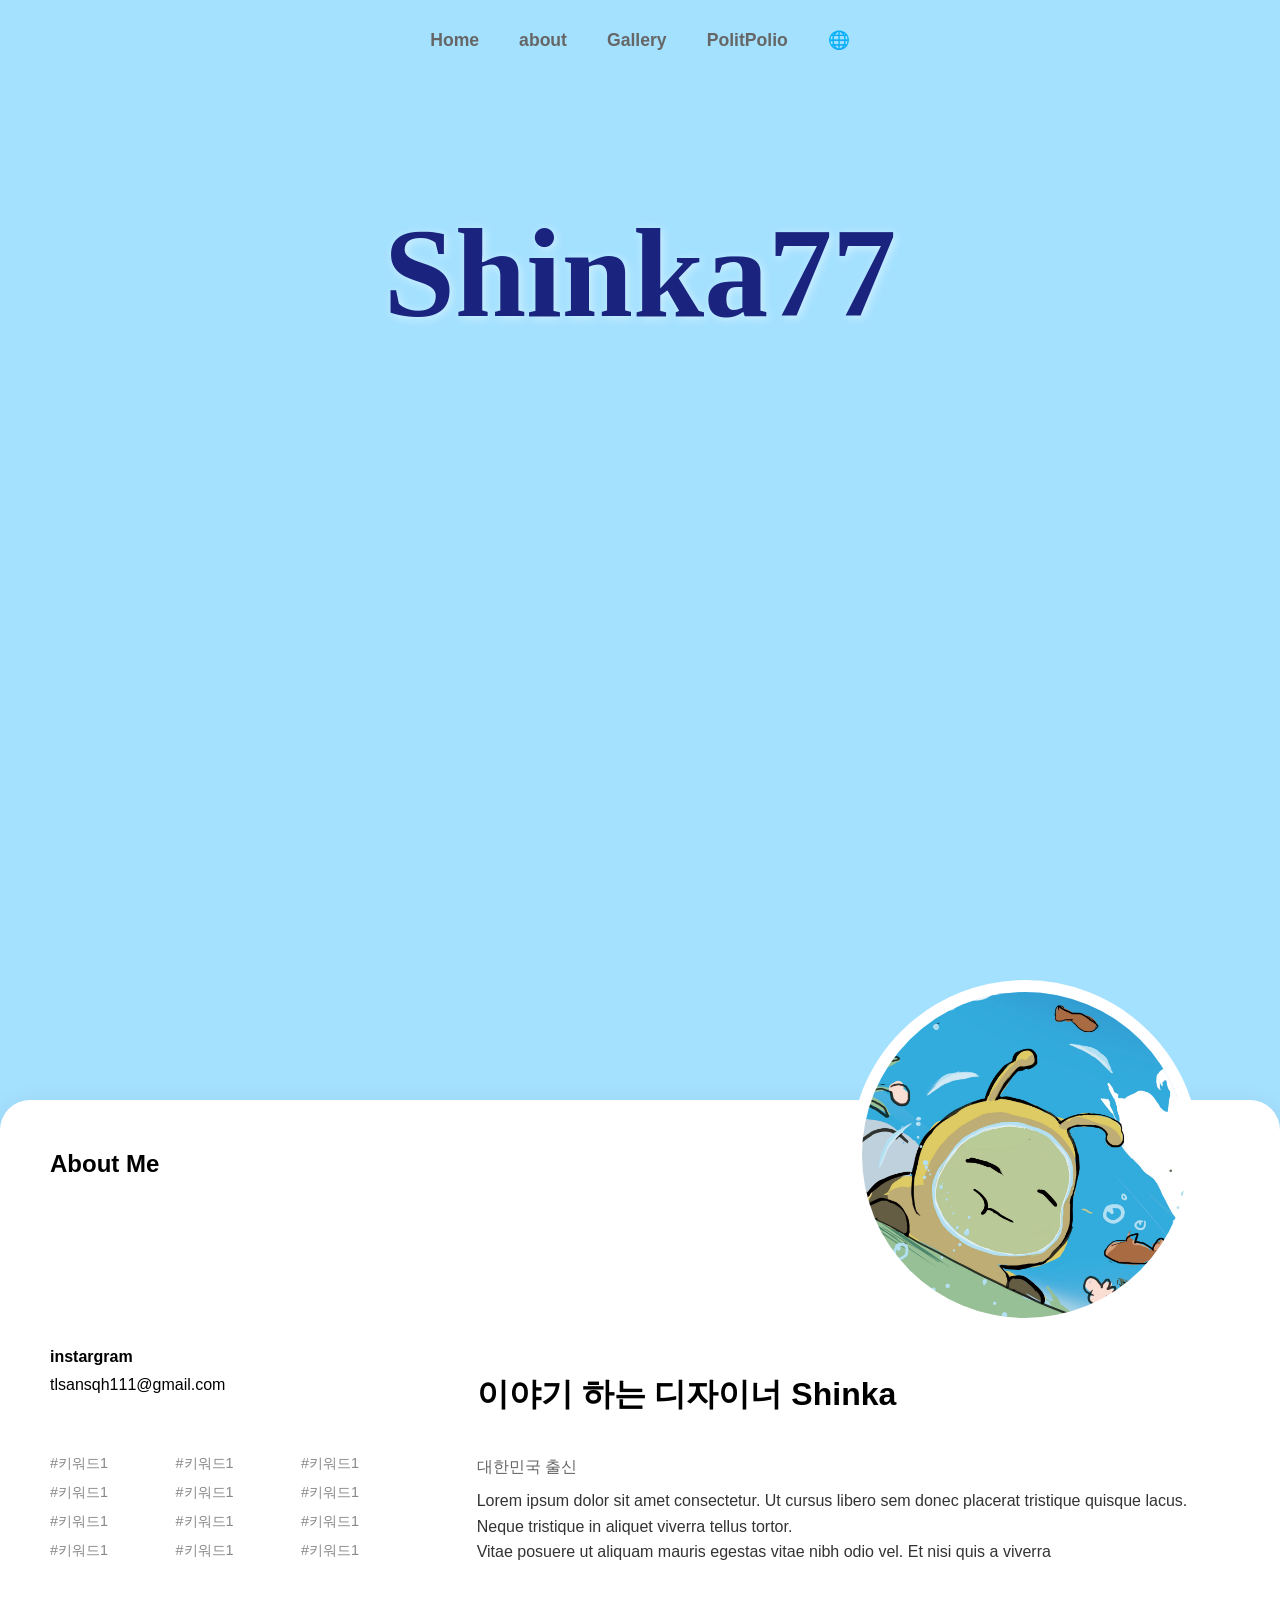
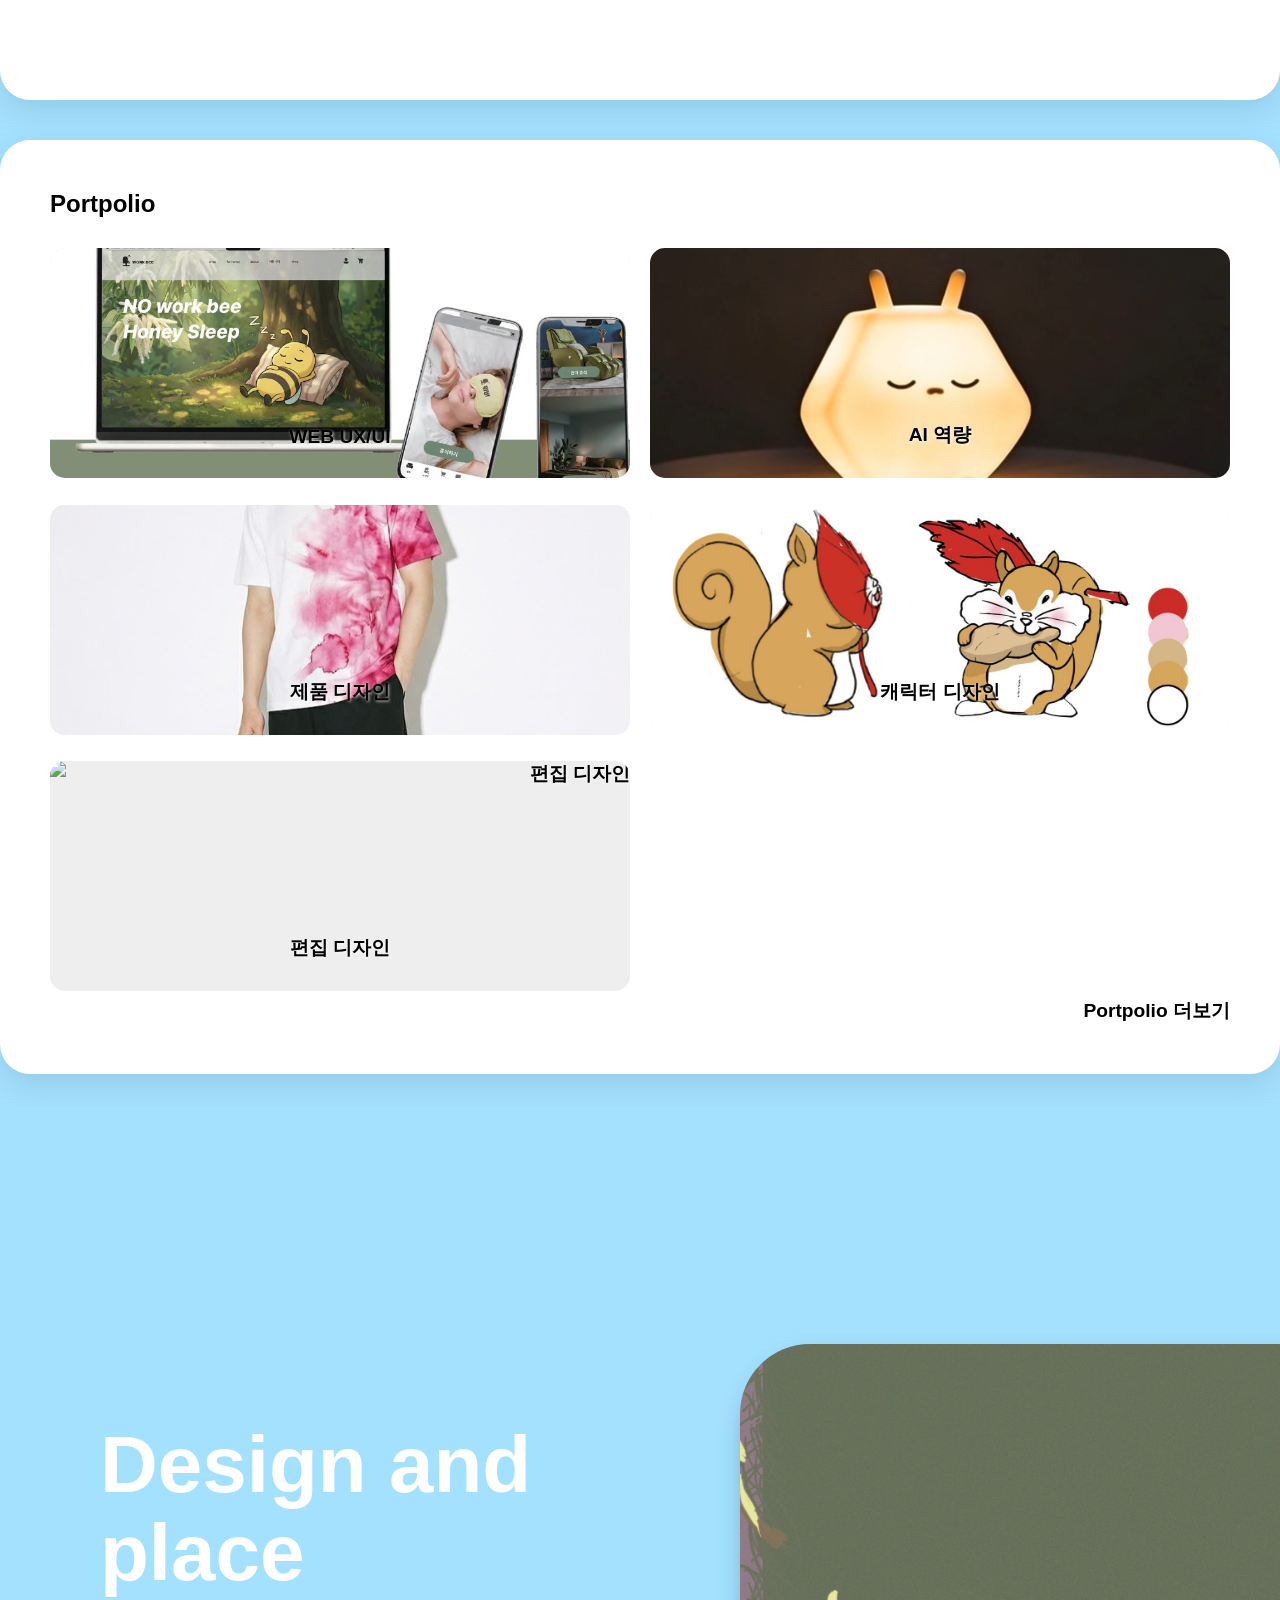
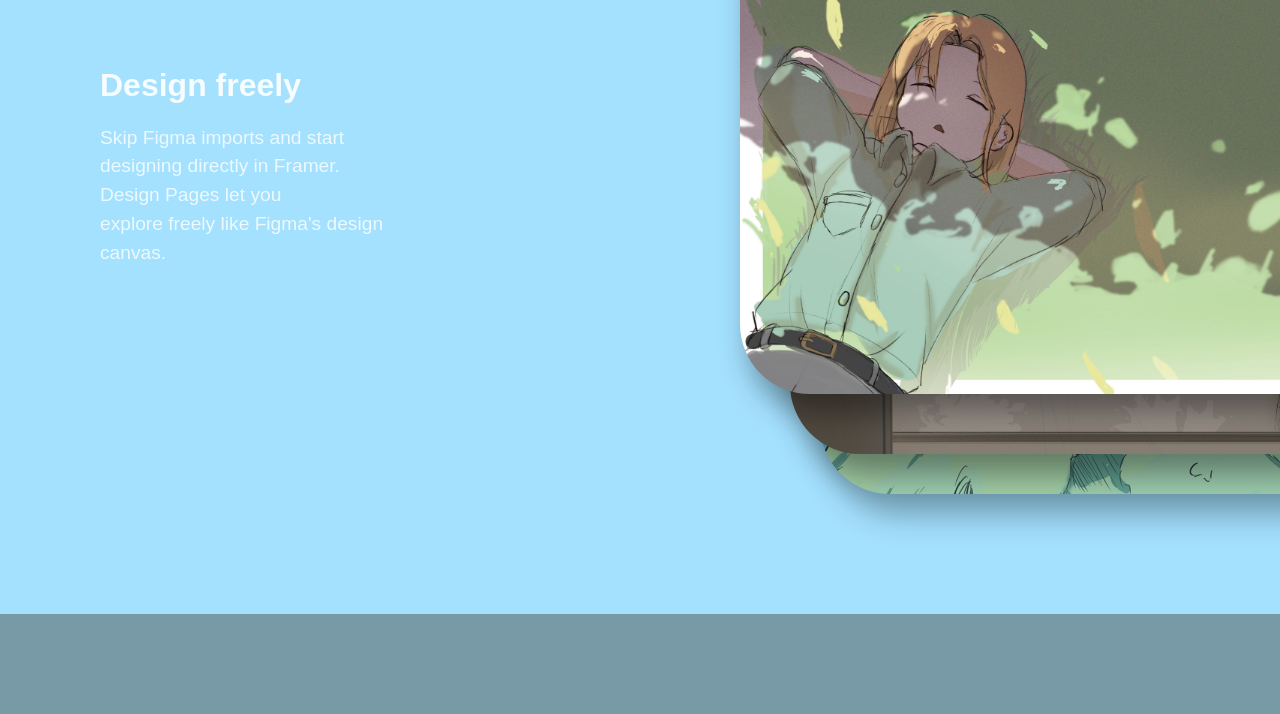
==== index.html @ 8eb4315b "개인 포트폴리오 작업중" ====
<!doctype html>
<html lang="ko">
  <head>
    <meta charset="UTF-8" />
    <meta name="viewport" content="width=device-width, initial-scale=1.0" />
    <title>Polit Polio Portfolio</title>
    <link rel="stylesheet" href="./shinka77.css" />
  </head>
  <body>
    <header>
      <nav>
        <a href="#">Home</a>
        <a href="#">about</a>
        <a href="#">Gallery</a>
        <a href="#">PolitPolio</a>
        <a href="#" class="icon">🌐</a>
      </nav>
    </header>

    <section class="hero">
      <video class="bg-video" autoplay loop muted playsinline>
        <source src="SKYTEA.mp4" type="video/mp4" />
      </video>
      <div class="hero-content">
        <h1 class="logo-text">Shinka77</h1>
      </div>
    </section>

    <main class="container">
      <section class="card about-card">
        <div class="profile-img">
          <img src="profilo.jpg" alt="Profile" />
        </div>
        <h2>About Me</h2>
        <div class="about-content">
          <div class="about-left">
            <h4>instargram</h4>
            <p>tlsansqh111@gmail.com</p>
            <div class="keywords">
              <span>#키워드1</span><span>#키워드1</span><span>#키워드1</span>
              <span>#키워드1</span><span>#키워드1</span><span>#키워드1</span>
              <span>#키워드1</span><span>#키워드1</span><span>#키워드1</span>
              <span>#키워드1</span><span>#키워드1</span><span>#키워드1</span>
            </div>
          </div>
          <div class="about-right">
            <h3>이야기 하는 디자이너 Shinka</h3>
            <p class="origin">대한민국 출신</p>
            <p class="desc">
              Lorem ipsum dolor sit amet consectetur. Ut cursus libero sem donec
              placerat tristique quisque lacus. Neque tristique in aliquet
              viverra tellus tortor.<br />Vitae posuere ut aliquam mauris
              egestas vitae nibh odio vel. Et nisi quis a viverra
            </p>
          </div>
        </div>
      </section>

      <section class="card portfolio-card">
        <h2>Portpolio</h2>
        <div class="more-link">
          <div class="portfolio-grid">
            <div class="item item-web">
              <img src="noworkbee.jpg" alt="WEB UX/UI" />
              <span class="item-text">WEB UX/UI</span>
            </div>
            <div class="item item-ai">
              <img src="aimp.jpg" alt="AI 역량" />
              <span class="item-text">AI 역량</span>
            </div>
            <div class="item item-product">
              <img src="dddf.jpg" alt="제품 디자인" />
              <span class="item-text">제품 디자인</span>
            </div>
            <div class="item item-character">
              <img src="일러스트 북 내지-11.jpg" alt="캐릭터 디자인" />
              <span class="item-text">캐릭터 디자인</span>
            </div>
            <div class="item item-web">
              <img src="web-image.jpg" alt="편집 디자인" />
              <span class="item-edit">편집 디자인</span>
            </div>
          </div>
          <a href="#">Portpolio 더보기</a>
        </div>
      </section>
    </main>

    <section class="design-place">
      <div class="design-text">
        <h2>Design and<br />place</h2>
        <h3>Design freely</h3>
        <p>
          Skip Figma imports and start<br />designing directly in Framer.<br />Design
          Pages let you<br />explore freely like Figma's design<br />canvas.
        </p>
      </div>

      <div class="drag-container" id="dragContainer">
        <div class="drag-wrapper" id="dragWrapper">
          <img
            src="일러스트 북 내지-9.jpg"
            alt="Design 1"
            class="drag-img img1"
          />
          <img
            src="일러스트 북 내지-12.jpg"
            alt="Design 2"
            class="drag-img img2"
          />
          <img
            src="일러스트 북 내지-3 1.jpg"
            alt="Design 3"
            class="drag-img img3"
          />
        </div>
      </div>
    </section>

    <footer class="footer"></footer>

    <script src="/.shinka77.js"></script>
  </body>
</html>
---- shinka77.css ----
/* 기본 초기화 */
* {
  margin: 0;
  padding: 0;
  box-sizing: border-box;
  font-family: "Apple SD Gothic Neo", "Noto Sans KR", sans-serif;
}
body {
  background-color: #a4e1ff;
  overflow-x: hidden;
}

/* 헤더 (특이사항 1: 기본 그레이 -> 호버 흰색) */
header {
  position: absolute;
  top: 0;
  left: 0;
  width: 100%;
  z-index: 100;
  padding: 30px 0;
  display: flex;
  justify-content: center;
}
header nav {
  display: flex;
  gap: 40px;
  align-items: center;
}
header nav a {
  text-decoration: none;
  color: #666666; /* 기본 그레이 색상 */
  font-weight: 600;
  font-size: 1.1rem;
  transition: color 0.3s ease;
}
header nav a:hover {
  color: #ffffff; /* 마우스 오버 시 흰색 */
}

/* 메인 비디오 섹션 (특이사항 1: 1980x1200 비율) */
.hero {
  position: relative;
  width: 100%;
  max-width: 1920px; /* 최대 너비 제한 */
  height: 1180px; /* 시각적 높이 조절 */
  margin: 0 auto;
  overflow: hidden;
  display: flex;
  justify-content: center;
  border-radius: 0 0 50px 50px;
}
.bg-video {
  position: absolute;
  top: 45%;
  left: 50%;
  transform: translate(-50%, -50%);
  min-width: 100%;
  min-height: 100%;
  width: auto;
  height: auto;
  object-fit: cover;
  z-index: -1;

  box-shadow: 0 100px px rgba(0, 0, 0, 0.1);
}
.logo-text {
  font-size: 8rem;
  color: #1a237e;
  font-family: "Brush Script MT", cursive; /* 비슷한 필기체 폰트 임시 적용 */
  margin-top: 200px;
  text-shadow: 2px 2px 10px rgba(255, 255, 255, 0.5);
}

/* 컨텐츠 컨테이너 (위로 겹치게 설정) */
.container {
  max-width: 1300px;
  margin: -80px auto 0;
  position: relative;
}

/* 공통 카드 스타일 */
.card {
  background: #fff;
  border-radius: 30px;
  padding: 50px;
  margin-bottom: 40px;
  box-shadow: 0 10px 30px rgba(0, 0, 0, 0.1);
}

/* About Me 섹션 */
.about-card {
  position: relative;
  margin-top: 0px;
  height: 600px;
}
.profile-img {
  position: absolute;
  top: -120px;
  right: 80px;
  width: 350px;
  height: 350px;
  border-radius: 50%;
  overflow: hidden;
  border: 12px solid #fff;
}
.profile-img img {
  width: 100%;
  height: 100%;
  object-fit: cover;
  background: #e0f7fa;
}
.about-content {
  display: flex;
  gap: 50px;
  margin-top: 170px;
}
.about-left {
  flex: 1;
}
.about-left h4 {
  margin-bottom: 10px;
  font-weight: 00;
}
.about-left p {
  margin-bottom: 60px;
  font-size: 1rem;
}
.keywords {
  display: grid;
  grid-template-columns: repeat(3, 1fr);
  column-gap: 0px;
  row-gap: 10px;
  color: #888;
  font-size: 0.9rem;
}
.about-right {
  flex: 2;
}
.about-right h3 {
  margin-top: 25px;
  font-size: 2rem;
  margin-bottom: 40px;
}
.about-right .origin {
  color: #666;
  font-size: 1rem;
  margin-bottom: 10px;
}
.about-right .desc {
  line-height: 1.6;
  color: #333;
}

/* Portfolio 섹션 */
.portfolio-grid {
  display: grid;
  grid-template-columns: 1fr 1fr;
  gap: 20px;
  margin-top: 30px;
  height: 750px;
}
.portfolio-grid .item {
  background: #eee;
  height: 230px;
  border-radius: 15px;
  display: flex;
  align-items: flex-end;
  justify-content: center;
  padding-bottom: 30px;
  font-weight: bold;
  font-size: 1.2rem;
  text-shadow: 1px 1px 3px rgba(255, 255, 255, 0.8);
}
/* item 박스 기준점 설정 */
.portfolio-grid .item {
  position: relative;
  overflow: hidden;
}

/* 이미지 꽉 차게 덮기 */
.portfolio-grid .item img {
  position: absolute;
  top: 0;
  left: 0;
  width: 100%;
  height: 100%;
  object-fit: cover;
  z-index: 1; /* 글씨보다 뒤로 보내기 */
}

/* 글씨를 이미지 위로 올리기 */
.portfolio-grid .item .item-text {
  position: relative;
  z-index: 2; /* 이미지보다 앞으로 꺼내기 */
}
.item-web {
  grid-row: span 1;
}
.item-edit {
  grid-column: span 1;
}
.more-link {
  text-align: right;
  margin-top: 30px;
  font-weight: bold;
  font-size: 1.2rem;
}
.more-link a {
  color: #000;
  text-decoration: none;
}

/* Design and Place 섹션 (특이사항 2) */
.design-place {
  max-width: 1400px;
  margin: 120px auto;
  display: flex;
  justify-content: space-between;
  align-items: center;
  height: 900px;
}
.design-text {
  color: #fff;
  flex: 1;
  padding-left: 100px;
}
.design-text h2 {
  font-size: 5rem;
  line-height: 1.1;
  margin-bottom: 70px;
}
.design-text h3 {
  font-size: 2rem;
  margin-bottom: 20px;
  opacity: 0.9;
}
.design-text p {
  font-size: 1.2rem;
  opacity: 0.8;
  line-height: 1.5;
}

/* 드래그 컨테이너 및 래퍼 */
.drag-container {
  flex: 1;
  height: 100%;
  position: relative;
}
.drag-wrapper {
  position: absolute;
  top: 50%;
  left: 50px;
  width: 100%;
  height: 600px;
  transform: translateY(-50%);
  cursor: grab; /* 마우스 커서 손모양 */
  /* 부드러운 전환 효과 (드래그 중에는 JS에서 끕니다) */
}
.drag-wrapper:active {
  cursor: grabbing;
}

/* 계단식 레이아웃 설정 */
.drag-img {
  position: absolute;
  border-radius: 70px;
  box-shadow: 10px 20px 30px rgba(0, 0, 0, 0.4);
  width: 900px;
  height: 650px;
  object-fit: cover;
  background: #ddd;
}
/* 1번 이미지 (가장 앞) */
.img1 {
  top: 0px;
  left: 0px;
  z-index: 3;
}
/* 2번 이미지 (중간) */
.img2 {
  top: 60px;
  left: 50px;
  z-index: 2;
  opacity: 1;
}
/* 3번 이미지 (가장 뒤) */
.img3 {
  top: 100px;
  left: 80px;
  z-index: 1;
  opacity: 0.8;
}

.footer {
  height: 100px;
  background-color: #7899a6;
  margin-top: 50px;
}
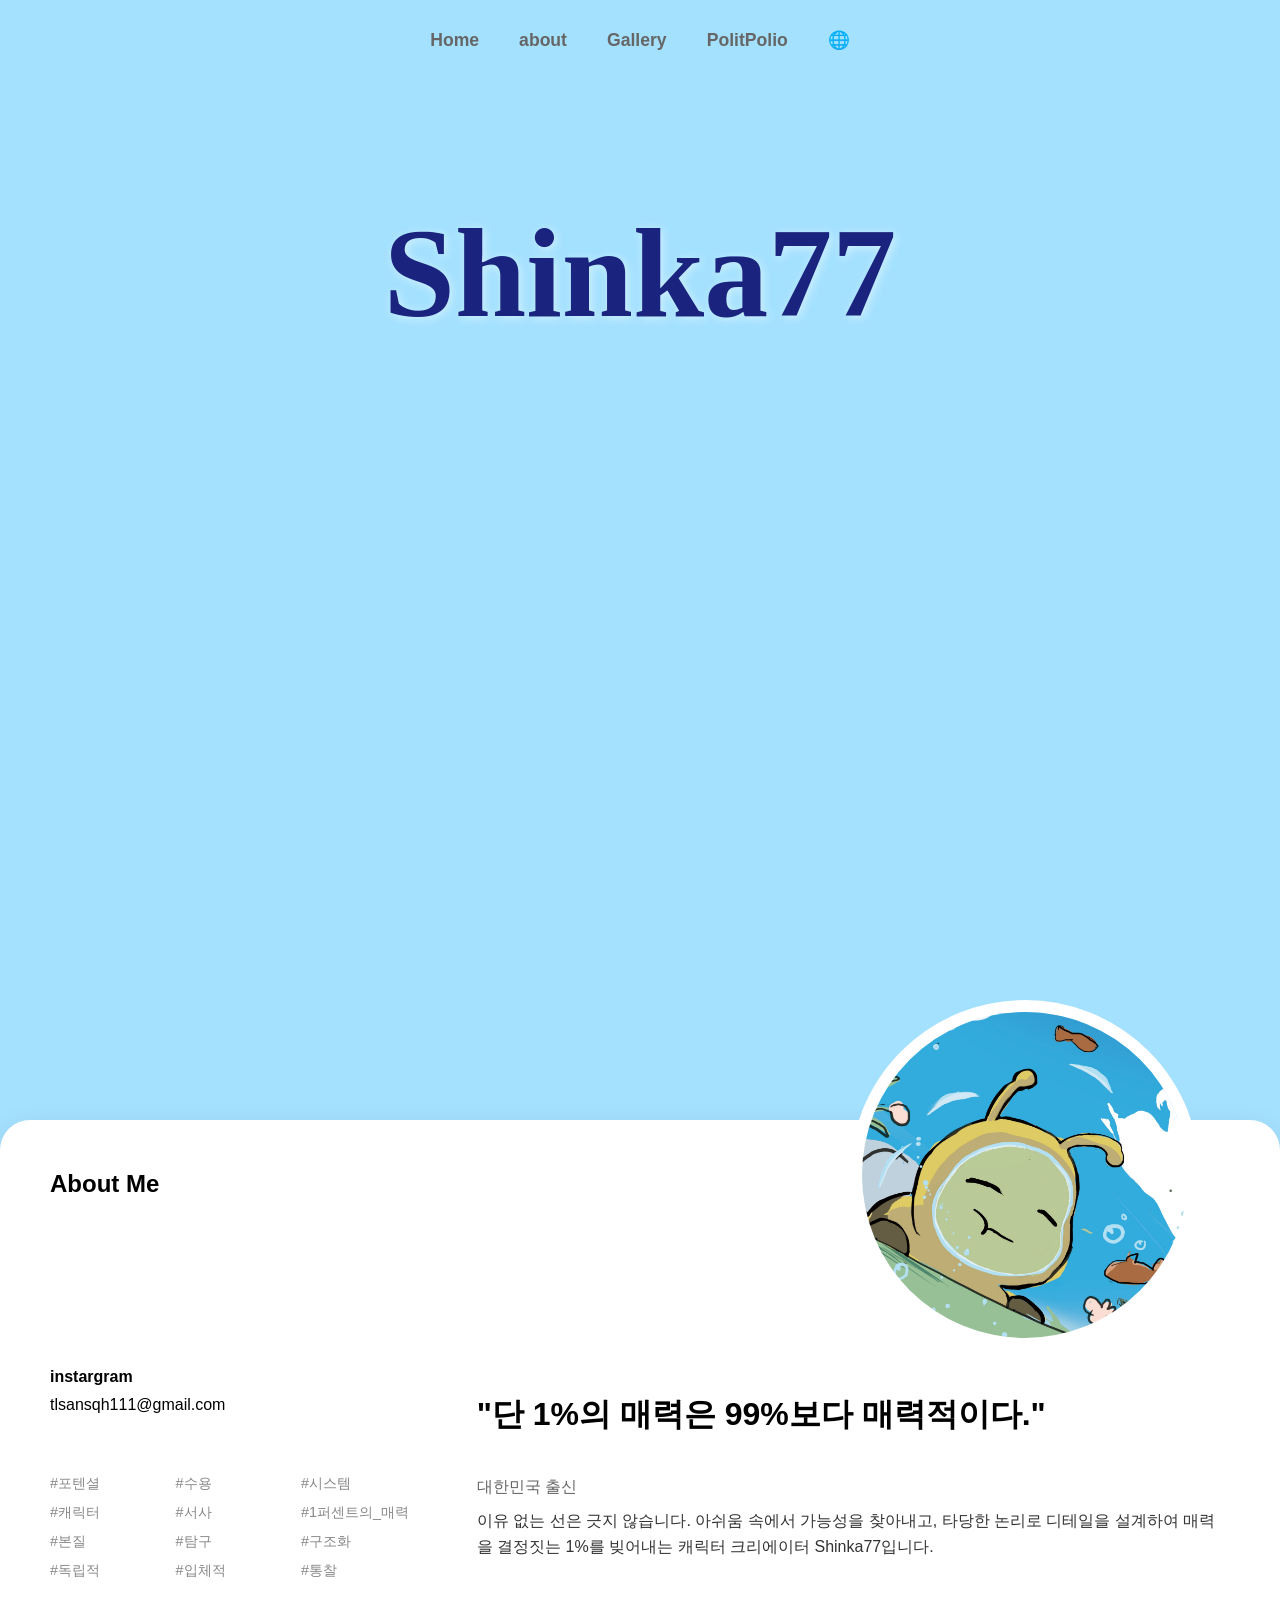
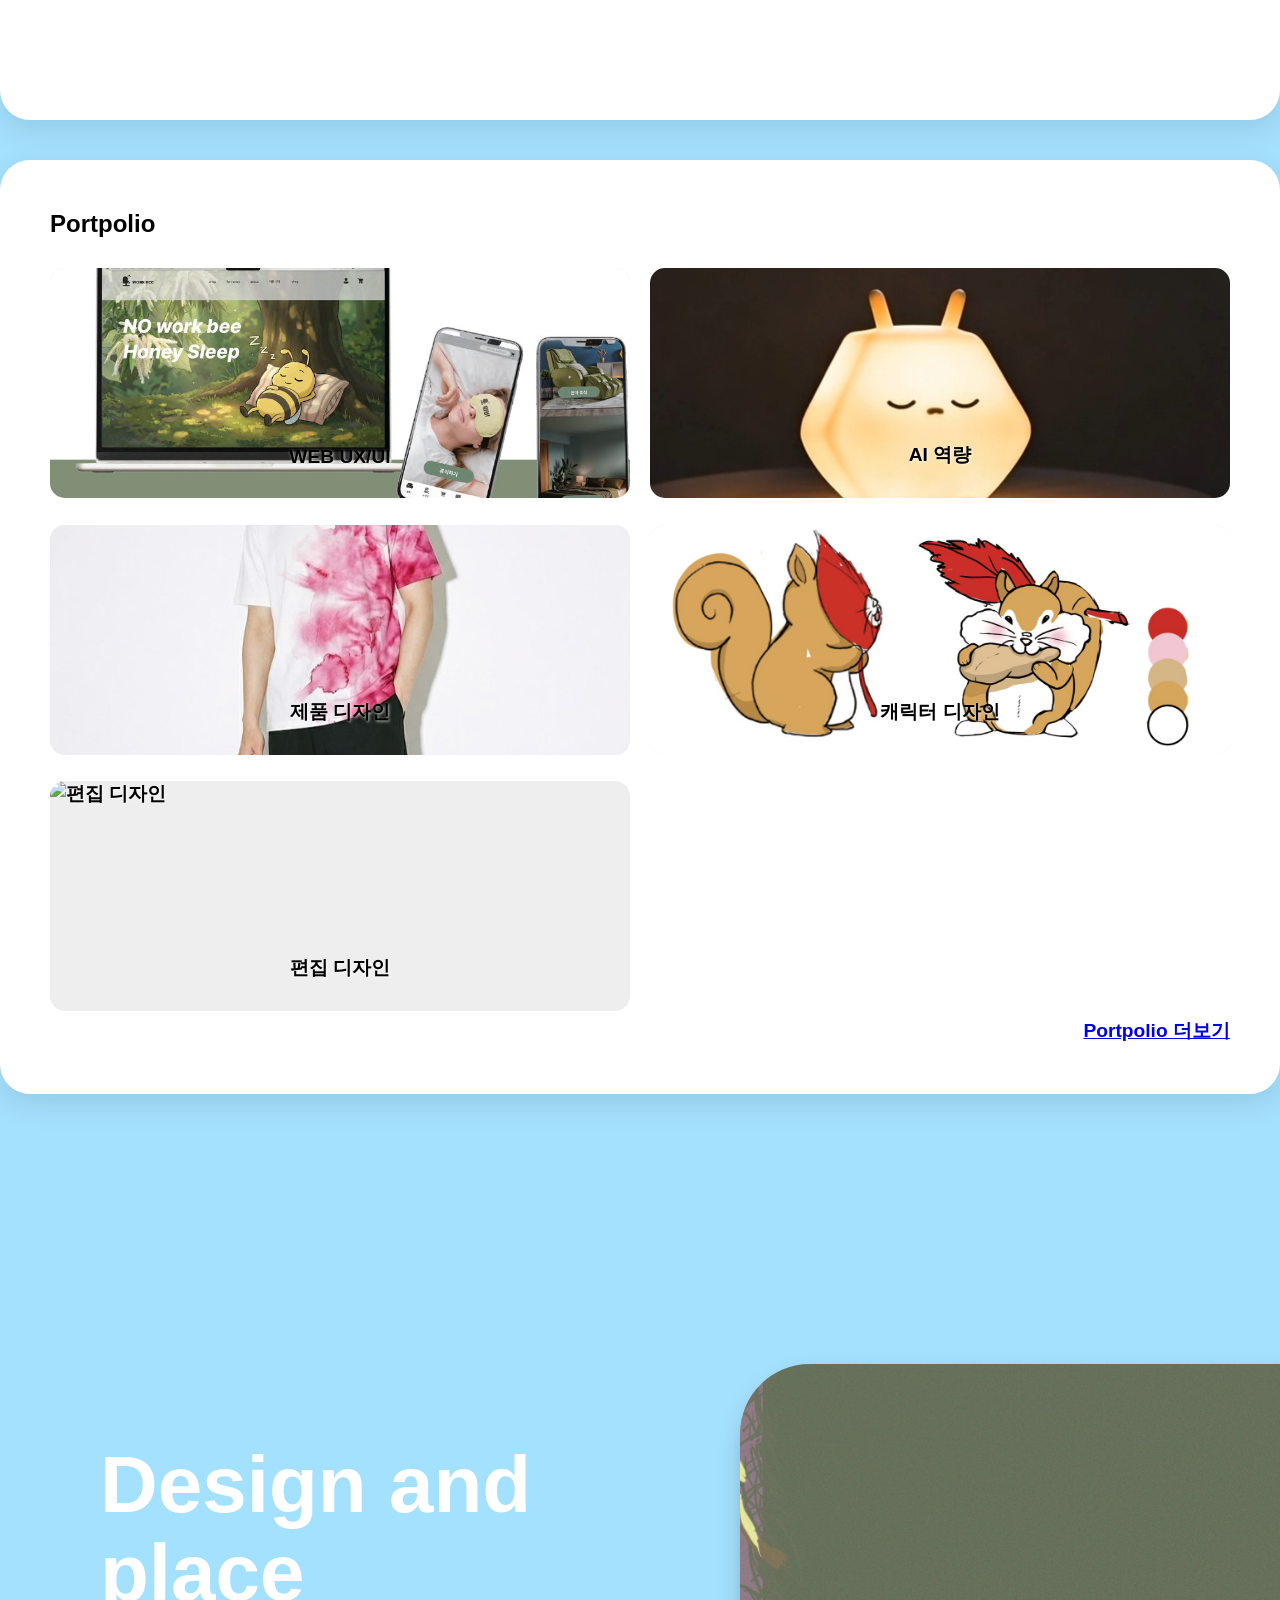
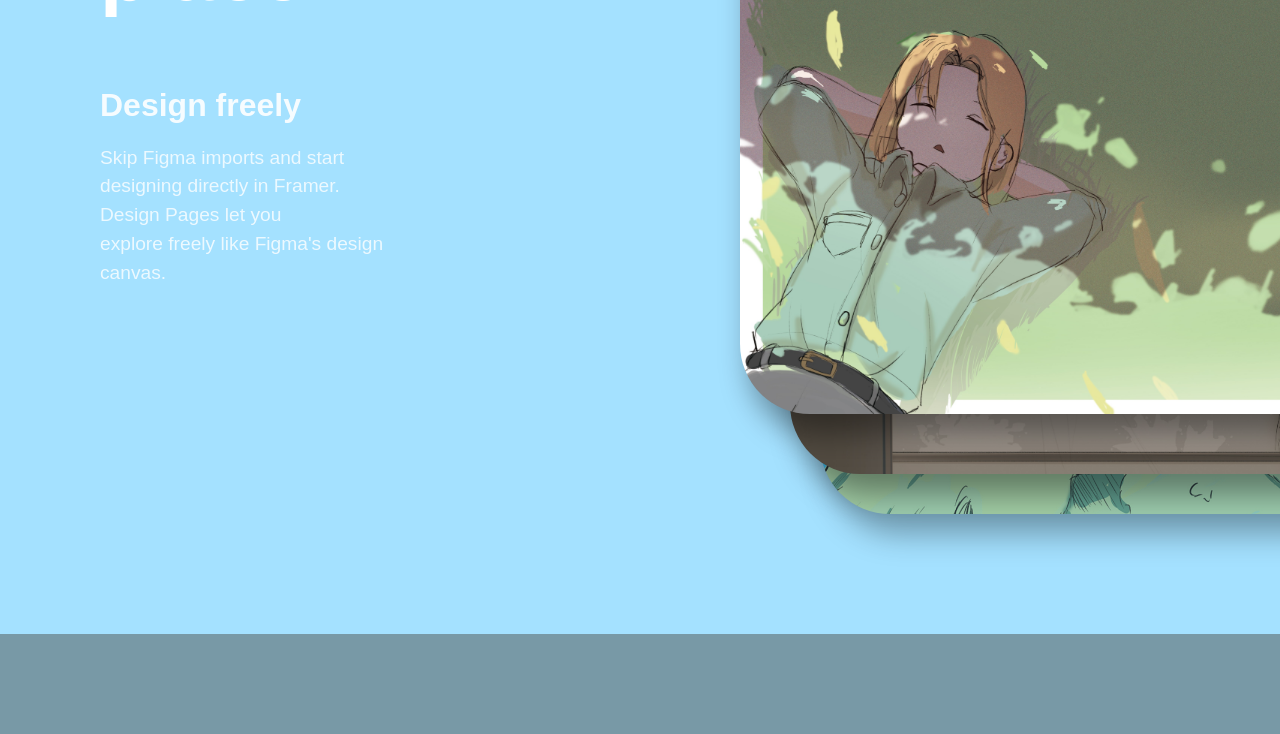
==== commit e852f204: "daum" ====
--- a/index.html
+++ b/index.html
@@ -4,15 +4,15 @@
     <meta charset="UTF-8" />
     <meta name="viewport" content="width=device-width, initial-scale=1.0" />
     <title>Polit Polio Portfolio</title>
-    <link rel="stylesheet" href="./shinka77.css" />
+    <link rel="stylesheet" href="./main/shinka77.css" />
   </head>
   <body>
     <header>
       <nav>
-        <a href="#">Home</a>
-        <a href="#">about</a>
-        <a href="#">Gallery</a>
-        <a href="#">PolitPolio</a>
+        <a href="index.html">Home</a>
+        <a href="#about">about</a>
+        <a href="../gallery/index.html">Gallery</a>
+        <a href="#politpolio">PolitPolio</a>
         <a href="#" class="icon">🌐</a>
       </nav>
     </header>
@@ -27,7 +27,7 @@
     </section>
 
     <main class="container">
-      <section class="card about-card">
+      <section class="card about-card" id="about">
         <div class="profile-img">
           <img src="profilo.jpg" alt="Profile" />
         </div>
@@ -37,50 +37,51 @@
             <h4>instargram</h4>
             <p>tlsansqh111@gmail.com</p>
             <div class="keywords">
-              <span>#키워드1</span><span>#키워드1</span><span>#키워드1</span>
-              <span>#키워드1</span><span>#키워드1</span><span>#키워드1</span>
-              <span>#키워드1</span><span>#키워드1</span><span>#키워드1</span>
-              <span>#키워드1</span><span>#키워드1</span><span>#키워드1</span>
+              <span>#포텐셜</span><span>#수용</span><span>#시스템</span>
+              <span>#캐릭터</span><span>#서사</span><span>#1퍼센트의_매력</span>
+              <span>#본질</span><span>#탐구</span><span>#구조화</span>
+              <span>#독립적</span><span>#입체적</span><span>#통찰</span>
             </div>
           </div>
           <div class="about-right">
-            <h3>이야기 하는 디자이너 Shinka</h3>
+            <h3>"단 1%의 매력은 99%보다 매력적이다."</h3>
             <p class="origin">대한민국 출신</p>
             <p class="desc">
-              Lorem ipsum dolor sit amet consectetur. Ut cursus libero sem donec
-              placerat tristique quisque lacus. Neque tristique in aliquet
-              viverra tellus tortor.<br />Vitae posuere ut aliquam mauris
-              egestas vitae nibh odio vel. Et nisi quis a viverra
+              이유 없는 선은 긋지 않습니다. 아쉬움 속에서 가능성을 찾아내고,
+              타당한 논리로 디테일을 설계하여 매력을 결정짓는 1%를 빚어내는
+              캐릭터 크리에이터 Shinka77입니다.
             </p>
           </div>
         </div>
       </section>
 
-      <section class="card portfolio-card">
+      <section class="card portfolio-card" id="politpolio">
         <h2>Portpolio</h2>
+
+        <div class="portfolio-grid">
+          <div class="item item-web">
+            <img src="noworkbee.jpg" alt="WEB UX/UI" />
+            <span class="item-text">WEB UX/UI</span>
+          </div>
+          <div class="item item-ai">
+            <img src="aimp.jpg" alt="AI 역량" />
+            <span class="item-text">AI 역량</span>
+          </div>
+          <div class="item item-product">
+            <img src="dddf.jpg" alt="제품 디자인" />
+            <span class="item-text">제품 디자인</span>
+          </div>
+          <div class="item item-character">
+            <img src="일러스트 북 내지-11.jpg" alt="캐릭터 디자인" />
+            <span class="item-text">캐릭터 디자인</span>
+          </div>
+          <div class="item item-edit">
+            <img src="ed.jpg" alt="편집 디자인" />
+            <span class="item-text">편집 디자인</span>
+          </div>
+        </div>
+
         <div class="more-link">
-          <div class="portfolio-grid">
-            <div class="item item-web">
-              <img src="noworkbee.jpg" alt="WEB UX/UI" />
-              <span class="item-text">WEB UX/UI</span>
-            </div>
-            <div class="item item-ai">
-              <img src="aimp.jpg" alt="AI 역량" />
-              <span class="item-text">AI 역량</span>
-            </div>
-            <div class="item item-product">
-              <img src="dddf.jpg" alt="제품 디자인" />
-              <span class="item-text">제품 디자인</span>
-            </div>
-            <div class="item item-character">
-              <img src="일러스트 북 내지-11.jpg" alt="캐릭터 디자인" />
-              <span class="item-text">캐릭터 디자인</span>
-            </div>
-            <div class="item item-web">
-              <img src="web-image.jpg" alt="편집 디자인" />
-              <span class="item-edit">편집 디자인</span>
-            </div>
-          </div>
           <a href="#">Portpolio 더보기</a>
         </div>
       </section>
@@ -119,6 +120,6 @@
 
     <footer class="footer"></footer>
 
-    <script src="/.shinka77.js"></script>
+    <script src="./main/shinka77.js"></script>
   </body>
 </html>
--- a/main/shinka77.css
+++ b/main/shinka77.css
@@ -0,0 +1,302 @@
+/* 기본 초기화 */
+html {
+  scroll-behavior: smooth; /* ✨ 스크롤이 부드럽게 이동하도록 설정 */
+}
+* {
+  margin: 0;
+  padding: 0;
+  box-sizing: border-box;
+  font-family: "Apple SD Gothic Neo", "Noto Sans KR", sans-serif;
+}
+* {
+  margin: 0;
+  padding: 0;
+  box-sizing: border-box;
+  font-family: "Apple SD Gothic Neo", "Noto Sans KR", sans-serif;
+}
+body {
+  background-color: #a4e1ff;
+  overflow-x: hidden;
+}
+
+/* 헤더 (특이사항 1: 기본 그레이 -> 호버 흰색) */
+header {
+  position: absolute;
+  top: 0;
+  left: 0;
+  width: 100%;
+  z-index: 100;
+  padding: 30px 0;
+  display: flex;
+  justify-content: center;
+}
+header nav {
+  display: flex;
+  gap: 40px;
+  align-items: center;
+}
+header nav a {
+  text-decoration: none;
+  color: #666666; /* 기본 그레이 색상 */
+  font-weight: 600;
+  font-size: 1.1rem;
+  transition: color 0.3s ease;
+}
+header nav a:hover {
+  color: #ffffff; /* 마우스 오버 시 흰색 */
+}
+
+/* 메인 비디오 섹션 (특이사항 1: 1980x1200 비율) */
+.hero {
+  position: relative;
+  width: 100%;
+  max-width: 1920px; /* 최대 너비 제한 */
+  height: 1200px; /* 시각적 높이 조절 */
+  margin: 0 auto;
+  overflow: hidden;
+  display: flex;
+  justify-content: center;
+  border-radius: 0 0 100px 100px;
+}
+.bg-video {
+  position: absolute;
+  top: 50%;
+  left: 50%;
+  transform: translate(-50%, -50%);
+  min-width: 100%;
+  min-height: 100%;
+  width: auto;
+  height: auto;
+  object-fit: cover;
+  z-index: -1;
+
+  box-shadow: 0 100px px rgba(0, 0, 0, 0.7);
+}
+.logo-text {
+  font-size: 8rem;
+  color: #1a237e;
+  font-family: "Brush Script MT", cursive; /* 비슷한 필기체 폰트 임시 적용 */
+  margin-top: 200px;
+  text-shadow: 2px 2px 10px rgba(255, 255, 255, 0.5);
+}
+
+/* 컨텐츠 컨테이너 (위로 겹치게 설정) */
+.container {
+  max-width: 1300px;
+  margin: -80px auto 0;
+  position: relative;
+}
+
+/* 공통 카드 스타일 */
+.card {
+  background: #fff;
+  border-radius: 30px;
+  padding: 50px;
+  margin-bottom: 40px;
+  box-shadow: 0 10px 30px rgba(0, 0, 0, 0.1);
+}
+
+/* About Me 섹션 */
+.about-card {
+  position: relative;
+  margin-top: 0px;
+  height: 600px;
+}
+.profile-img {
+  position: absolute;
+  top: -120px;
+  right: 80px;
+  width: 350px;
+  height: 350px;
+  border-radius: 50%;
+  overflow: hidden;
+  border: 12px solid #fff;
+}
+.profile-img img {
+  width: 100%;
+  height: 100%;
+  object-fit: cover;
+  background: #e0f7fa;
+}
+.about-content {
+  display: flex;
+  gap: 50px;
+  margin-top: 170px;
+}
+.about-left {
+  flex: 1;
+}
+.about-left h4 {
+  margin-bottom: 10px;
+  font-weight: 00;
+}
+.about-left p {
+  margin-bottom: 60px;
+  font-size: 1rem;
+}
+.keywords {
+  display: grid;
+  grid-template-columns: repeat(3, 1fr);
+  column-gap: 0px;
+  row-gap: 10px;
+  color: #888;
+  font-size: 0.9rem;
+}
+.about-right {
+  flex: 2;
+}
+.about-right h3 {
+  margin-top: 25px;
+  font-size: 2rem;
+  margin-bottom: 40px;
+}
+.about-right .origin {
+  color: #666;
+  font-size: 1rem;
+  margin-bottom: 10px;
+}
+.about-right .desc {
+  line-height: 1.6;
+  color: #333;
+}
+
+/* Portfolio 섹션 */
+.portfolio-grid {
+  display: grid;
+  grid-template-columns: 1fr 1fr;
+  gap: 20px;
+  margin-top: 30px;
+  height: 750px;
+}
+.portfolio-grid .item {
+  background: #eee;
+  height: 230px;
+  border-radius: 15px;
+  display: flex;
+  align-items: flex-end;
+  justify-content: center;
+  padding-bottom: 30px;
+  font-weight: bold;
+  font-size: 1.2rem;
+  text-shadow: 1px 1px 3px rgba(255, 255, 255, 0.8);
+}
+/* item 박스 기준점 설정 */
+.portfolio-grid .item {
+  position: relative;
+  overflow: hidden;
+}
+
+/* 이미지 꽉 차게 덮기 */
+.portfolio-grid .item img {
+  position: absolute;
+  top: 0;
+  left: 0;
+  width: 100%;
+  height: 100%;
+  object-fit: cover;
+  z-index: 1; /* 글씨보다 뒤로 보내기 */
+}
+
+/* 글씨를 이미지 위로 올리기 */
+.portfolio-grid .item .item-text {
+  position: relative;
+  z-index: 2; /* 이미지보다 앞으로 꺼내기 */
+}
+.item-web {
+  grid-row: span 1;
+}
+.item-edit {
+  grid-column: span 1;
+}
+.more-link {
+  text-align: right;
+  font-weight: bold;
+  font-size: 1.2rem;
+}
+
+/* Design and Place 섹션 (특이사항 2) */
+.design-place {
+  max-width: 1400px;
+  margin: 120px auto;
+  display: flex;
+  justify-content: space-between;
+  align-items: center;
+  height: 900px;
+}
+.design-text {
+  color: #fff;
+  flex: 1;
+  padding-left: 100px;
+}
+.design-text h2 {
+  font-size: 5rem;
+  line-height: 1.1;
+  margin-bottom: 70px;
+}
+.design-text h3 {
+  font-size: 2rem;
+  margin-bottom: 20px;
+  opacity: 0.9;
+}
+.design-text p {
+  font-size: 1.2rem;
+  opacity: 0.8;
+  line-height: 1.5;
+}
+
+/* 드래그 컨테이너 및 래퍼 */
+.drag-container {
+  flex: 1;
+  height: 100%;
+  position: relative;
+}
+.drag-wrapper {
+  position: absolute;
+  top: 50%;
+  left: 50px;
+  width: 100%;
+  height: 600px;
+  transform: translateY(-50%);
+  cursor: grab; /* 마우스 커서 손모양 */
+  /* 부드러운 전환 효과 (드래그 중에는 JS에서 끕니다) */
+}
+.drag-wrapper:active {
+  cursor: grabbing;
+}
+
+/* 계단식 레이아웃 설정 */
+.drag-img {
+  position: absolute;
+  border-radius: 70px;
+  box-shadow: 10px 20px 30px rgba(0, 0, 0, 0.4);
+  width: 900px;
+  height: 650px;
+  object-fit: cover;
+  background: #ddd;
+}
+/* 1번 이미지 (가장 앞) */
+.img1 {
+  top: 0px;
+  left: 0px;
+  z-index: 3;
+}
+/* 2번 이미지 (중간) */
+.img2 {
+  top: 60px;
+  left: 50px;
+  z-index: 2;
+  opacity: 1;
+}
+/* 3번 이미지 (가장 뒤) */
+.img3 {
+  top: 100px;
+  left: 80px;
+  z-index: 1;
+  opacity: 0.8;
+}
+
+.footer {
+  height: 100px;
+  background-color: #7899a6;
+  margin-top: 50px;
+}
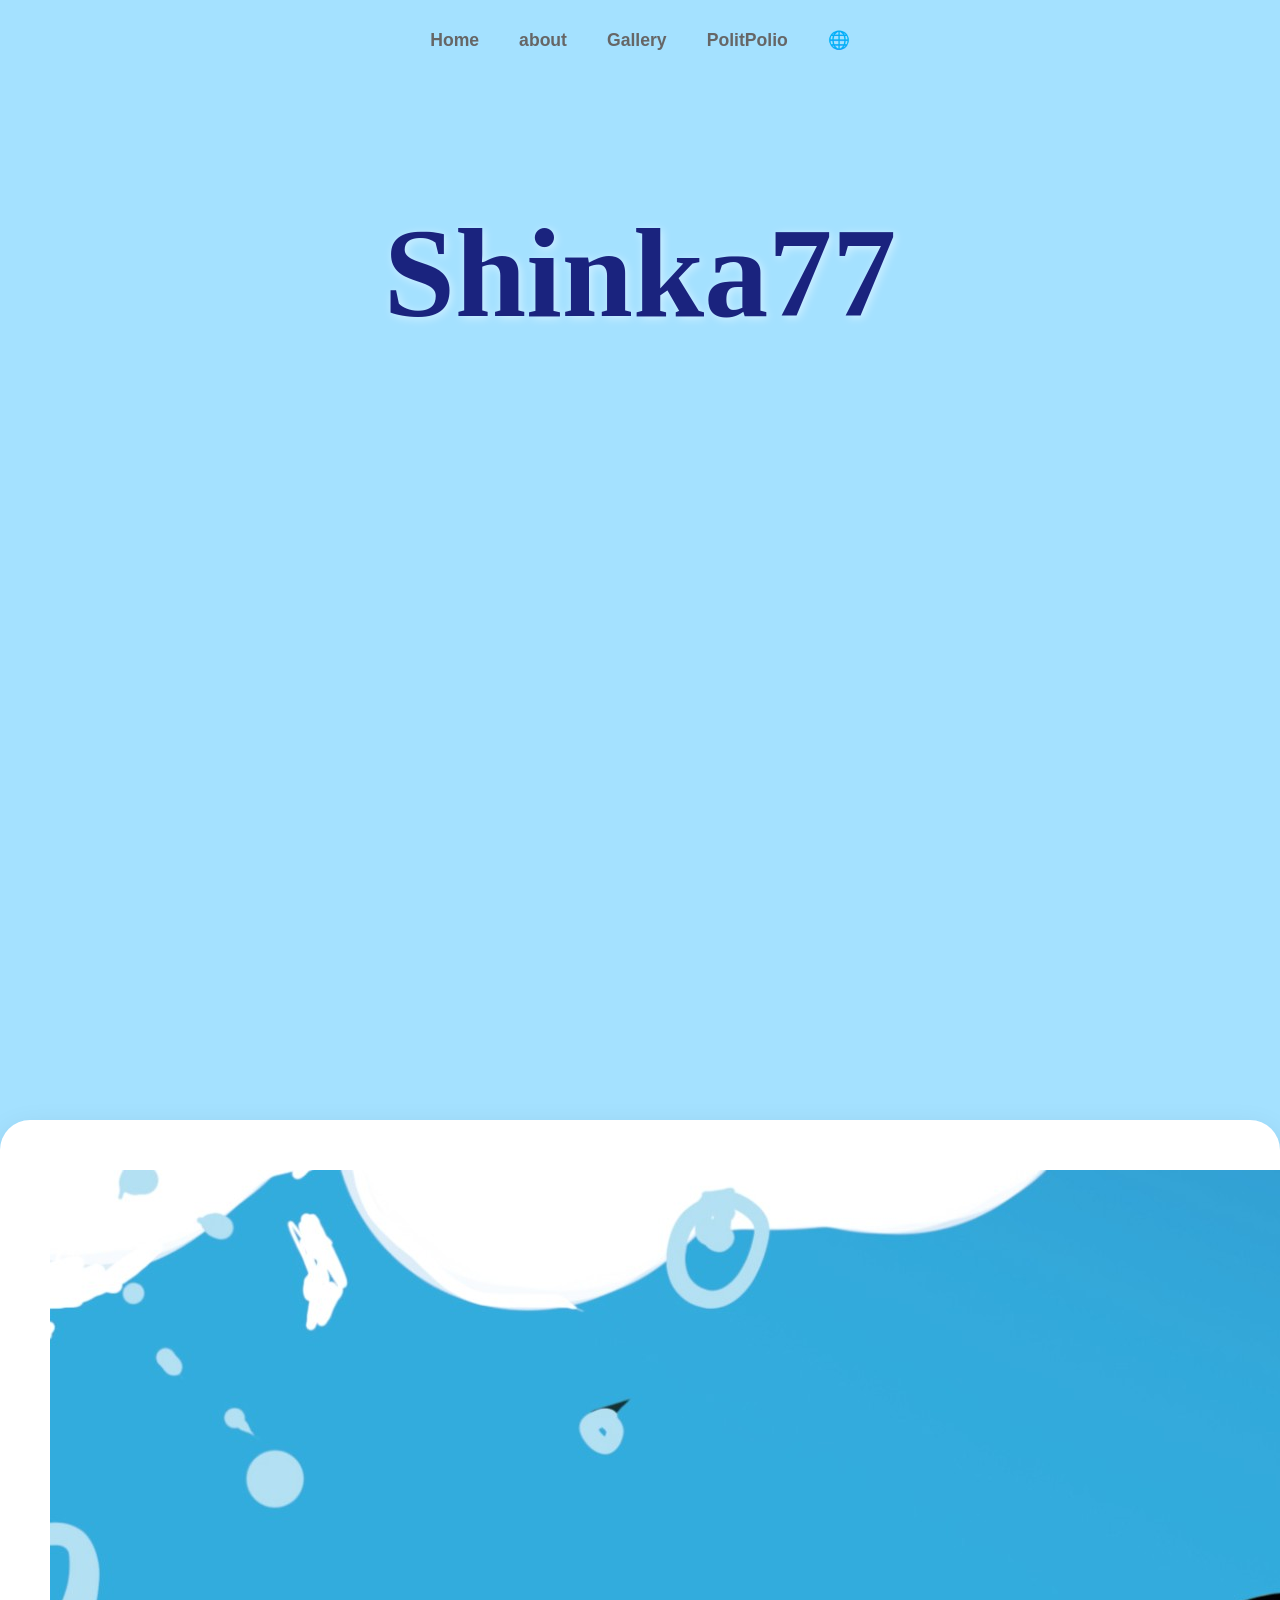
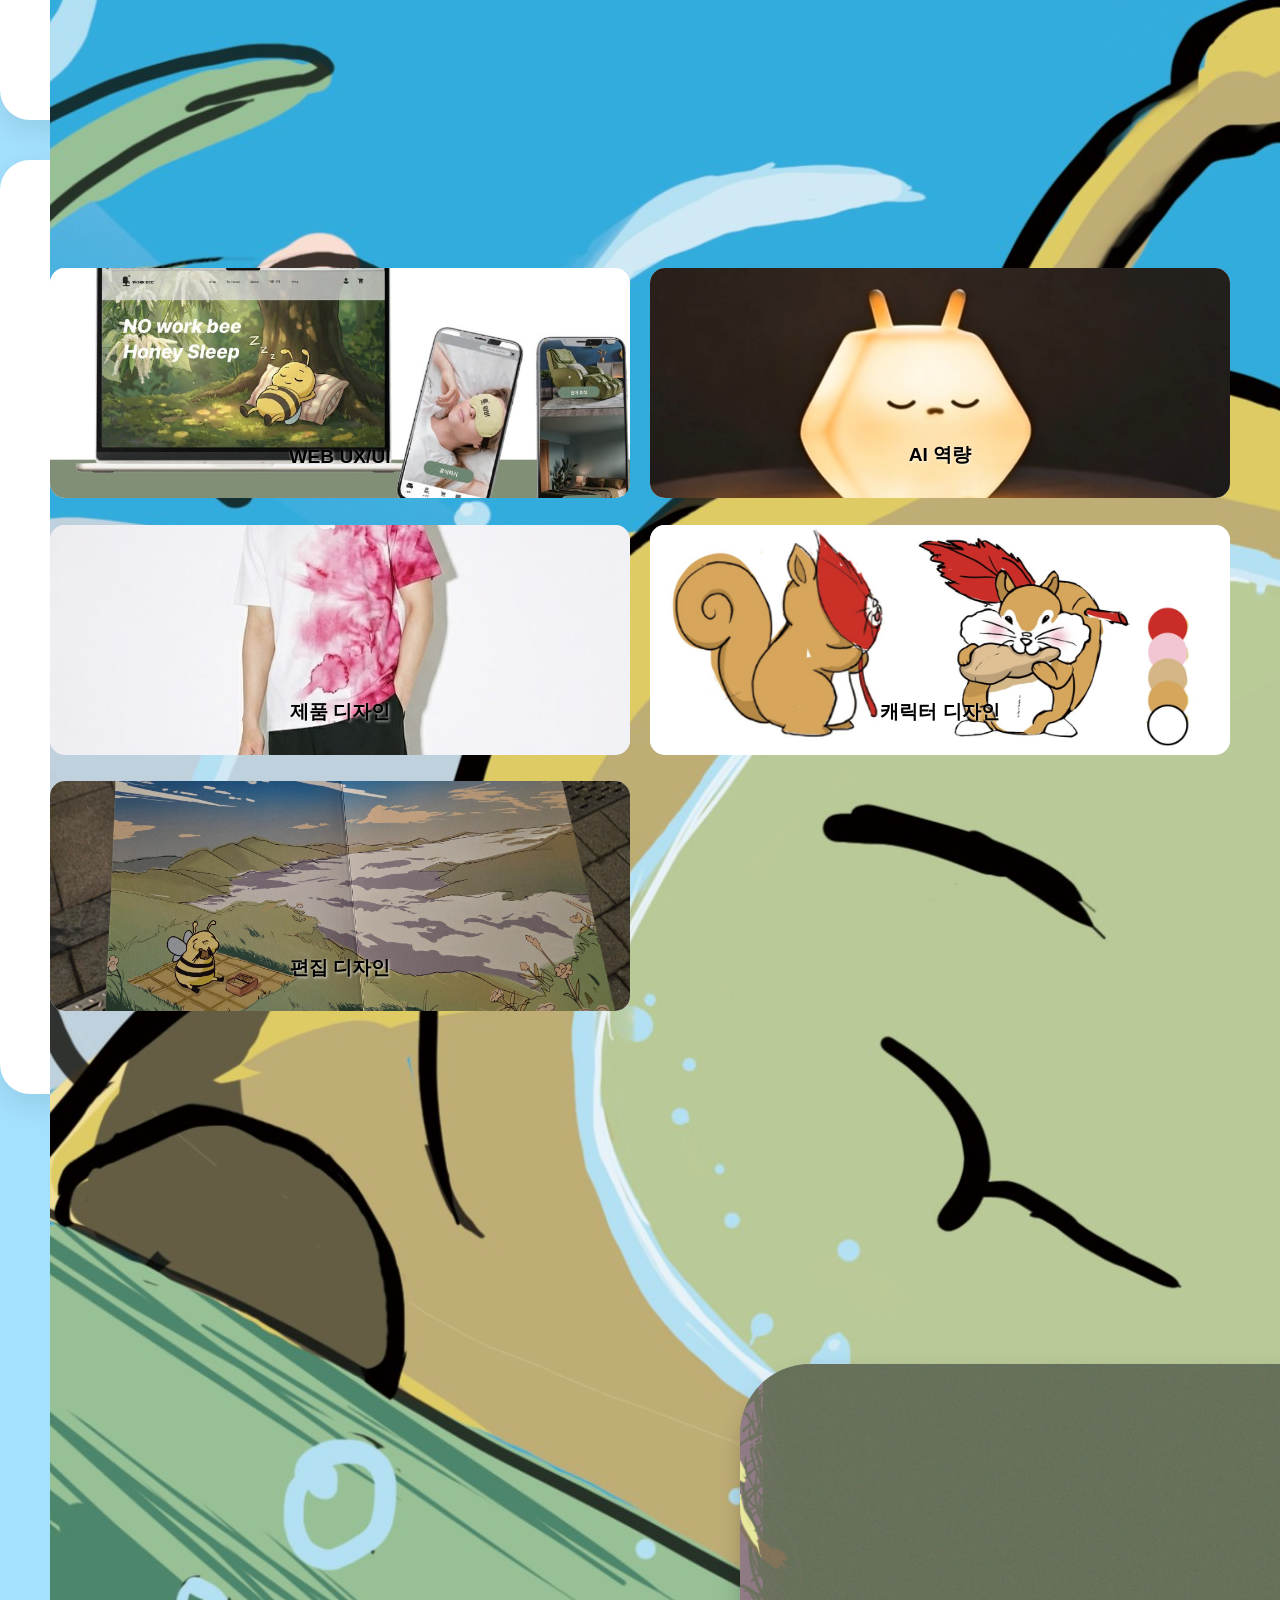
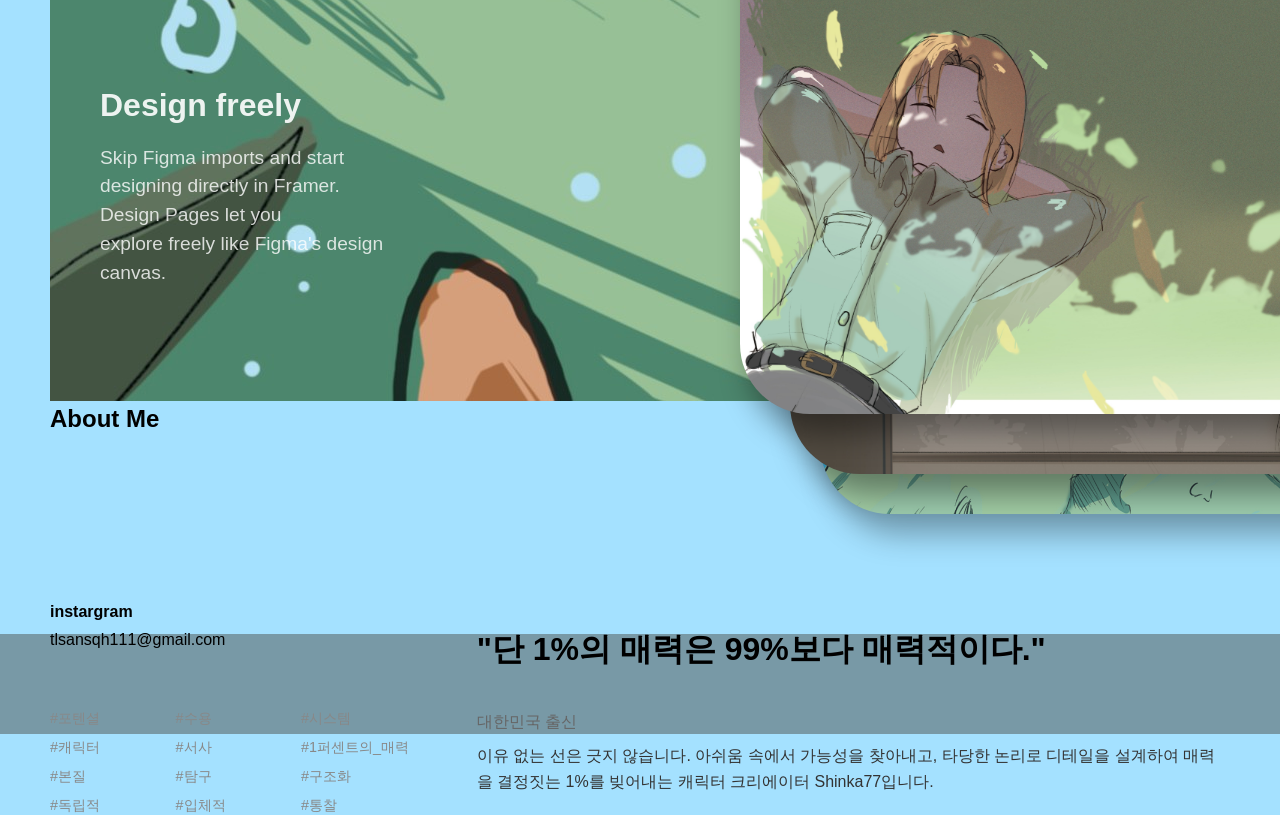
==== commit 75365feb: "d" ====
--- a/index.html
+++ b/index.html
@@ -9,9 +9,9 @@
   <body>
     <header>
       <nav>
-        <a href="index.html">Home</a>
+        <a href="/">Home</a>
         <a href="#about">about</a>
-        <a href="../gallery/index.html">Gallery</a>
+        <a href="./gallery/index.html">Gallery</a>
         <a href="#politpolio">PolitPolio</a>
         <a href="#" class="icon">🌐</a>
       </nav>
@@ -19,7 +19,7 @@
 
     <section class="hero">
       <video class="bg-video" autoplay loop muted playsinline>
-        <source src="SKYTEA.mp4" type="video/mp4" />
+        <source src="main/SKYTEA.mp4" type="video/mp4" />
       </video>
       <div class="hero-content">
         <h1 class="logo-text">Shinka77</h1>
@@ -28,8 +28,8 @@
 
     <main class="container">
       <section class="card about-card" id="about">
-        <div class="profile-img">
-          <img src="profilo.jpg" alt="Profile" />
+        <div class="./main/profile-img">
+          <img src="main/profilo.jpg" alt="Profile" />
         </div>
         <h2>About Me</h2>
         <div class="about-content">
@@ -60,23 +60,23 @@
 
         <div class="portfolio-grid">
           <div class="item item-web">
-            <img src="noworkbee.jpg" alt="WEB UX/UI" />
+            <img src="main/noworkbee.jpg" alt="WEB UX/UI" />
             <span class="item-text">WEB UX/UI</span>
           </div>
           <div class="item item-ai">
-            <img src="aimp.jpg" alt="AI 역량" />
+            <img src="main/aimp.jpg" alt="AI 역량" />
             <span class="item-text">AI 역량</span>
           </div>
           <div class="item item-product">
-            <img src="dddf.jpg" alt="제품 디자인" />
+            <img src="main/dddf.jpg" alt="제품 디자인" />
             <span class="item-text">제품 디자인</span>
           </div>
           <div class="item item-character">
-            <img src="일러스트 북 내지-11.jpg" alt="캐릭터 디자인" />
+            <img src="main/일러스트 북 내지-11.jpg" alt="캐릭터 디자인" />
             <span class="item-text">캐릭터 디자인</span>
           </div>
           <div class="item item-edit">
-            <img src="ed.jpg" alt="편집 디자인" />
+            <img src="main/ed.jpg" alt="편집 디자인" />
             <span class="item-text">편집 디자인</span>
           </div>
         </div>
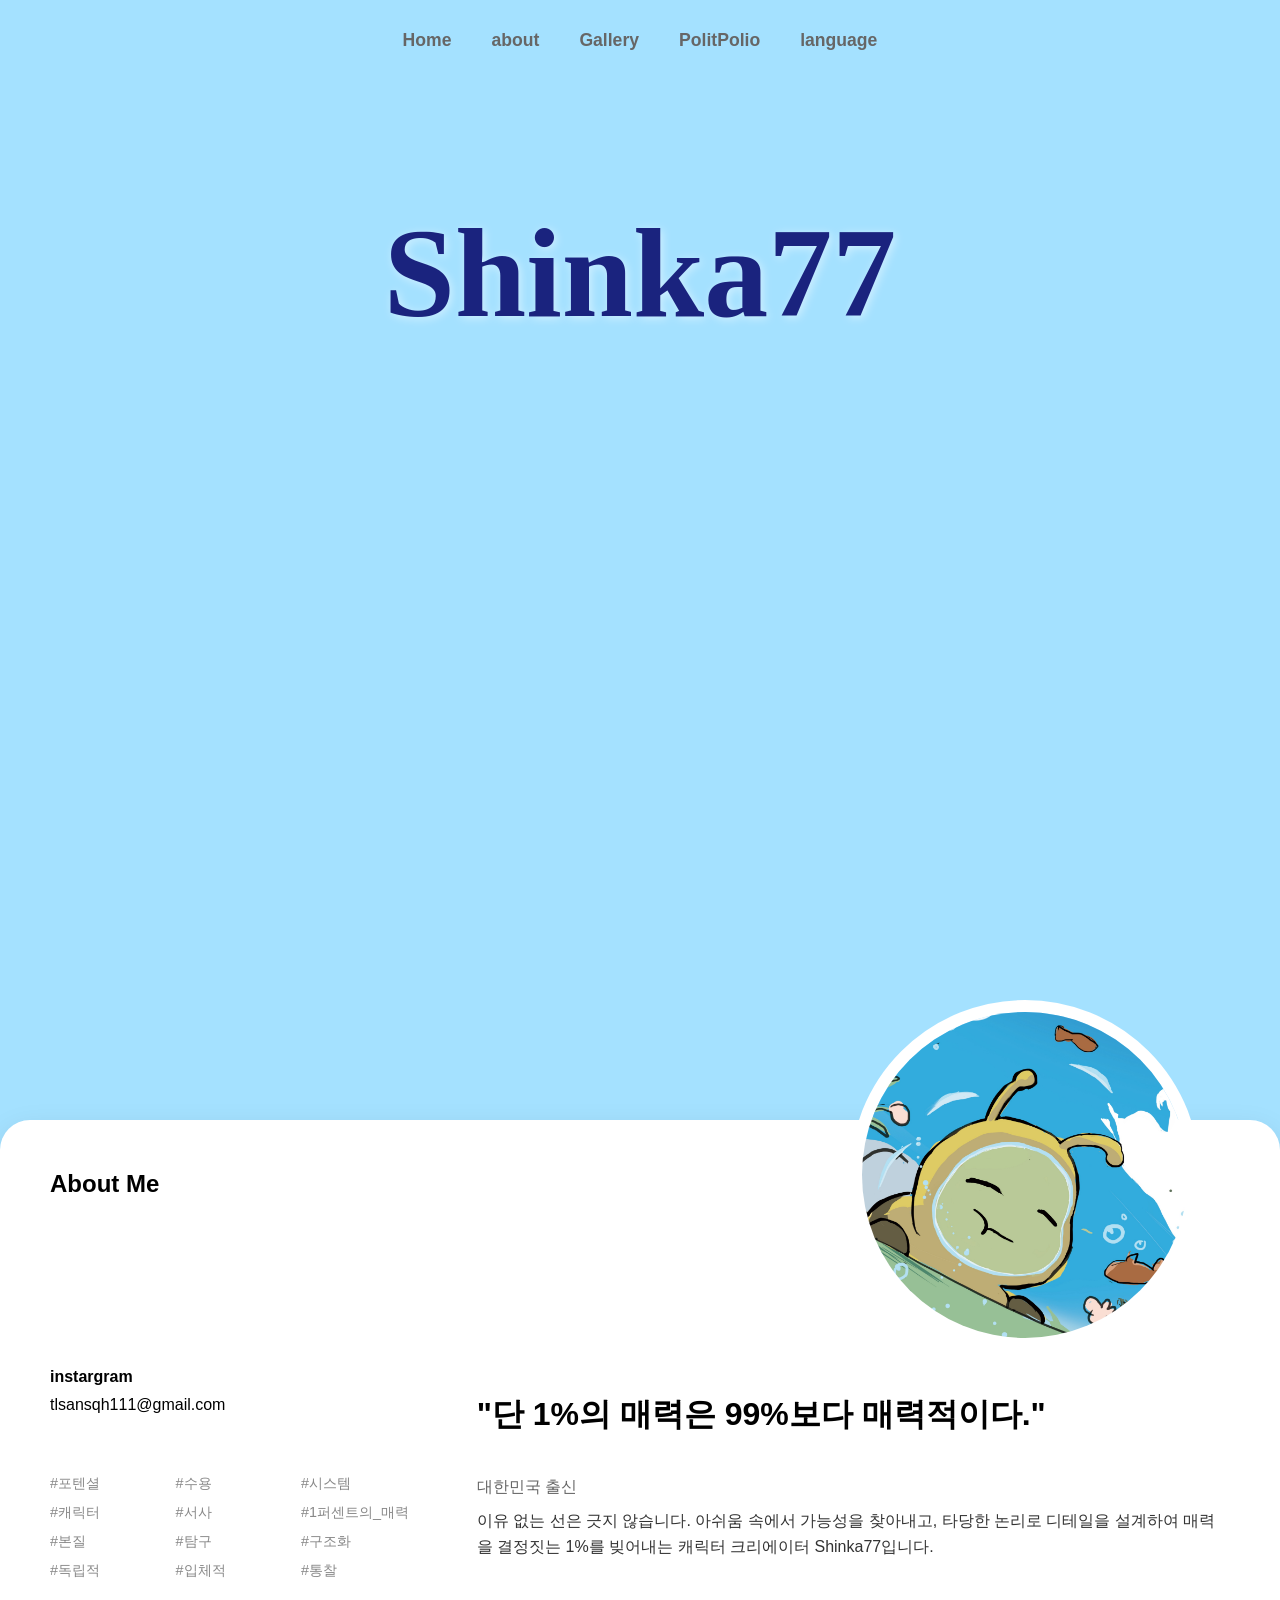
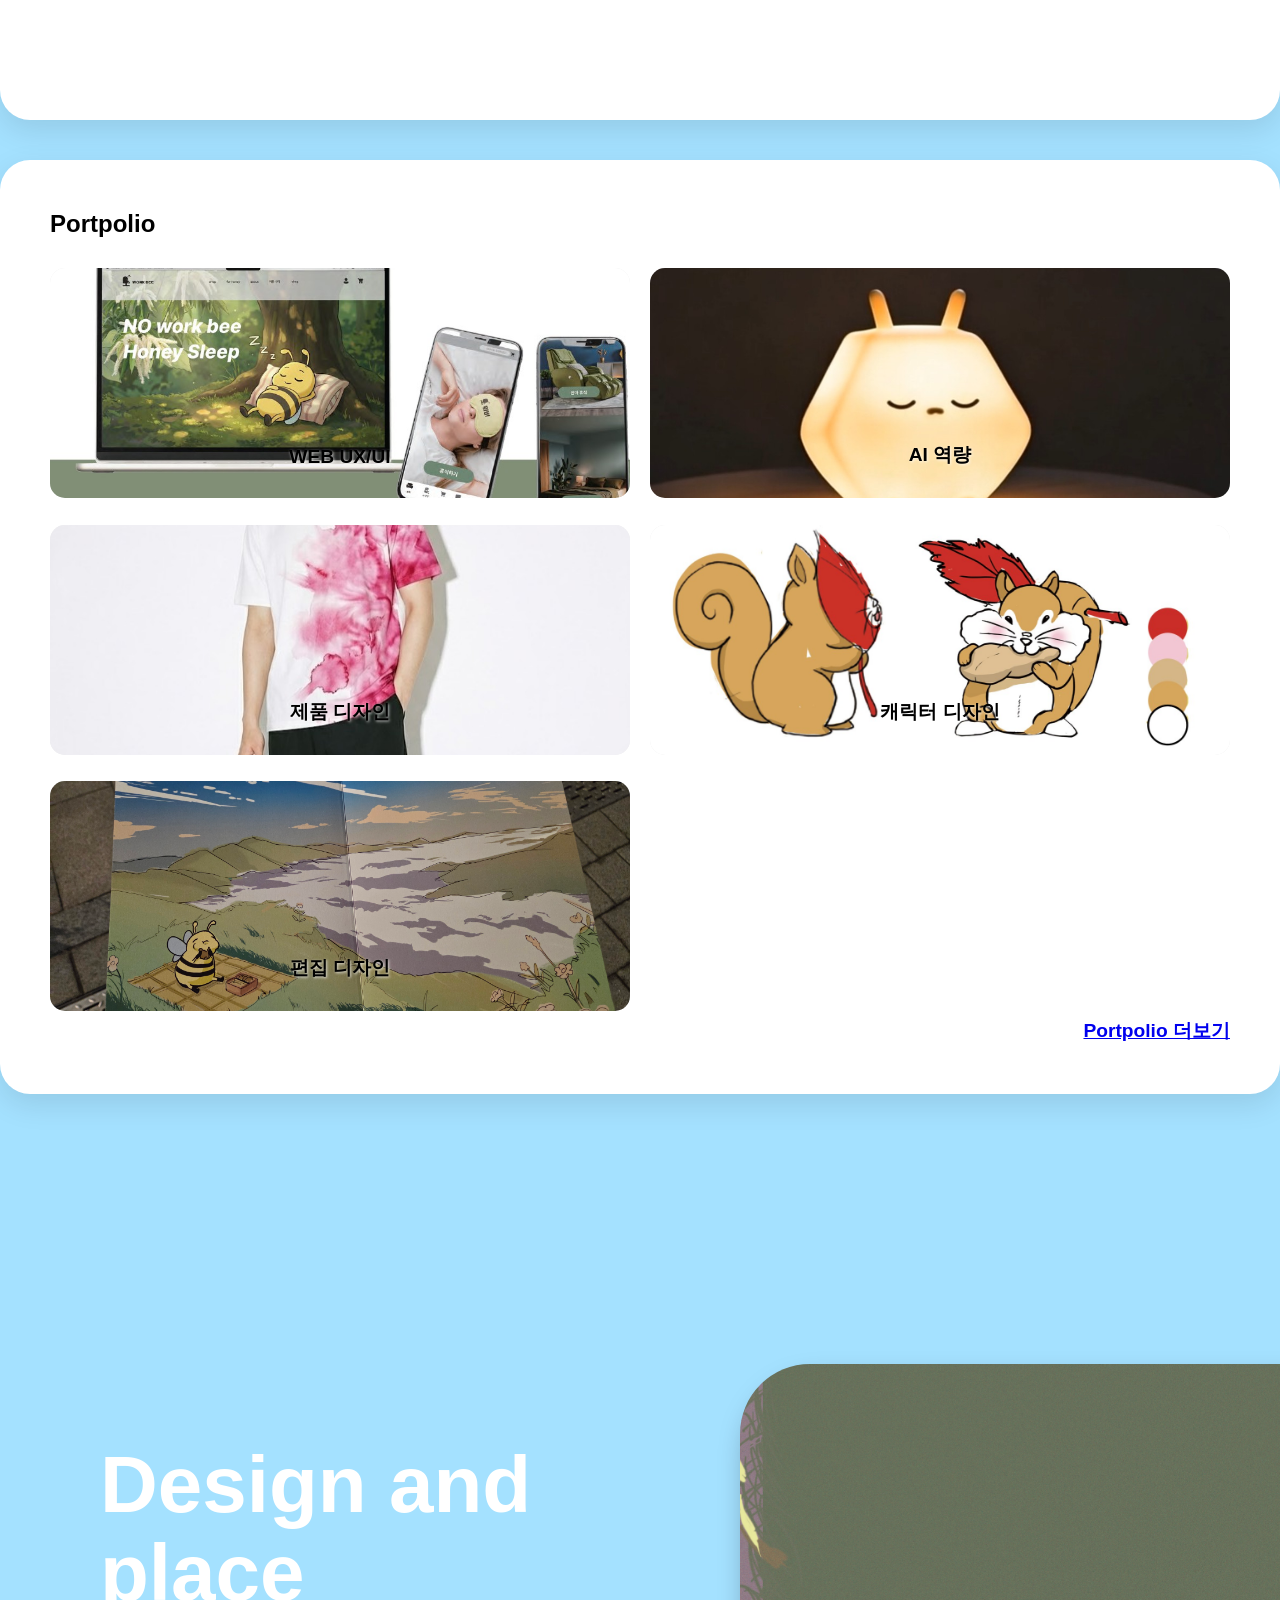
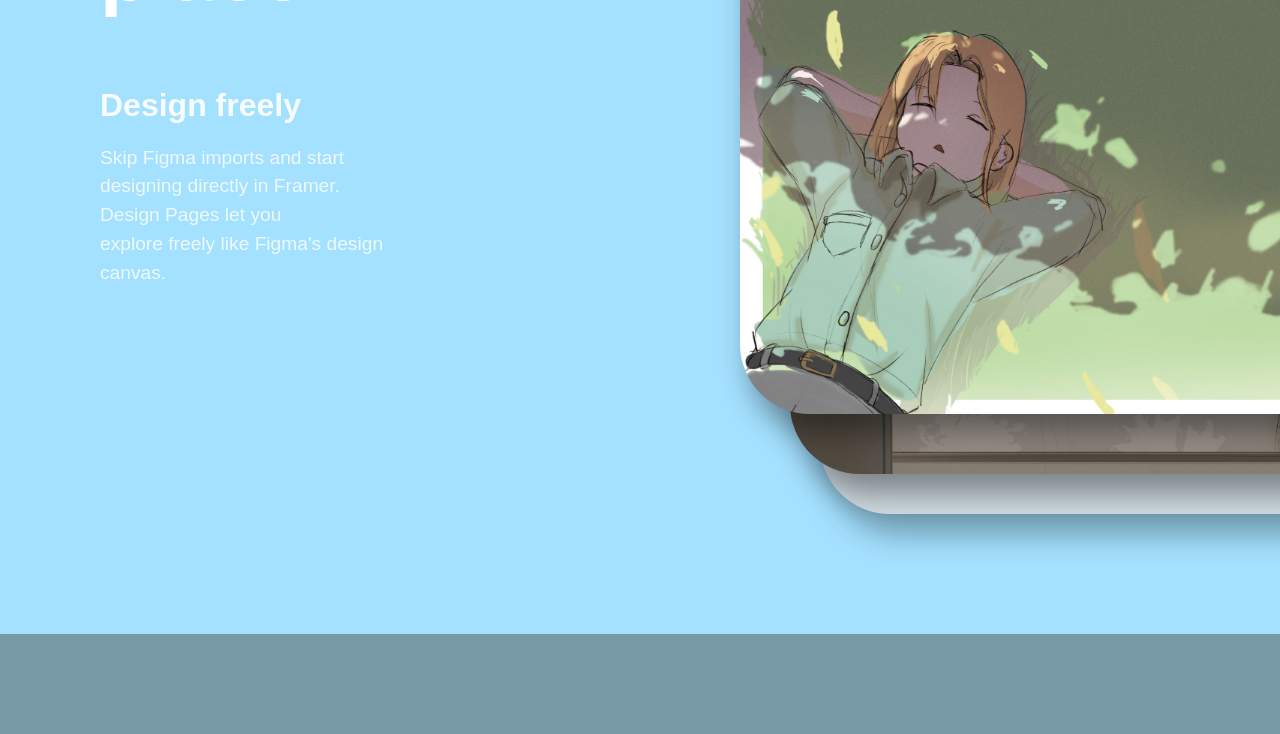
==== commit af804d9d: "dddd" ====
--- a/index.html
+++ b/index.html
@@ -9,11 +9,11 @@
   <body>
     <header>
       <nav>
-        <a href="/">Home</a>
+        <a href="index.html">Home</a>
         <a href="#about">about</a>
         <a href="./gallery/index.html">Gallery</a>
         <a href="#politpolio">PolitPolio</a>
-        <a href="#" class="icon">🌐</a>
+        <a href="#" class="icon">language</a>
       </nav>
     </header>
 
@@ -28,7 +28,7 @@
 
     <main class="container">
       <section class="card about-card" id="about">
-        <div class="./main/profile-img">
+        <div class="profile-img">
           <img src="main/profilo.jpg" alt="Profile" />
         </div>
         <h2>About Me</h2>
@@ -100,20 +100,16 @@
       <div class="drag-container" id="dragContainer">
         <div class="drag-wrapper" id="dragWrapper">
           <img
-            src="일러스트 북 내지-9.jpg"
+            src="main/일러스트 북 내지-9.jpg"
             alt="Design 1"
             class="drag-img img1"
           />
           <img
-            src="일러스트 북 내지-12.jpg"
+            src="main/일러스트 북 내지-12.jpg"
             alt="Design 2"
             class="drag-img img2"
           />
-          <img
-            src="일러스트 북 내지-3 1.jpg"
-            alt="Design 3"
-            class="drag-img img3"
-          />
+          <img src="main/" alt="Design 3" class="drag-img img3" />
         </div>
       </div>
     </section>
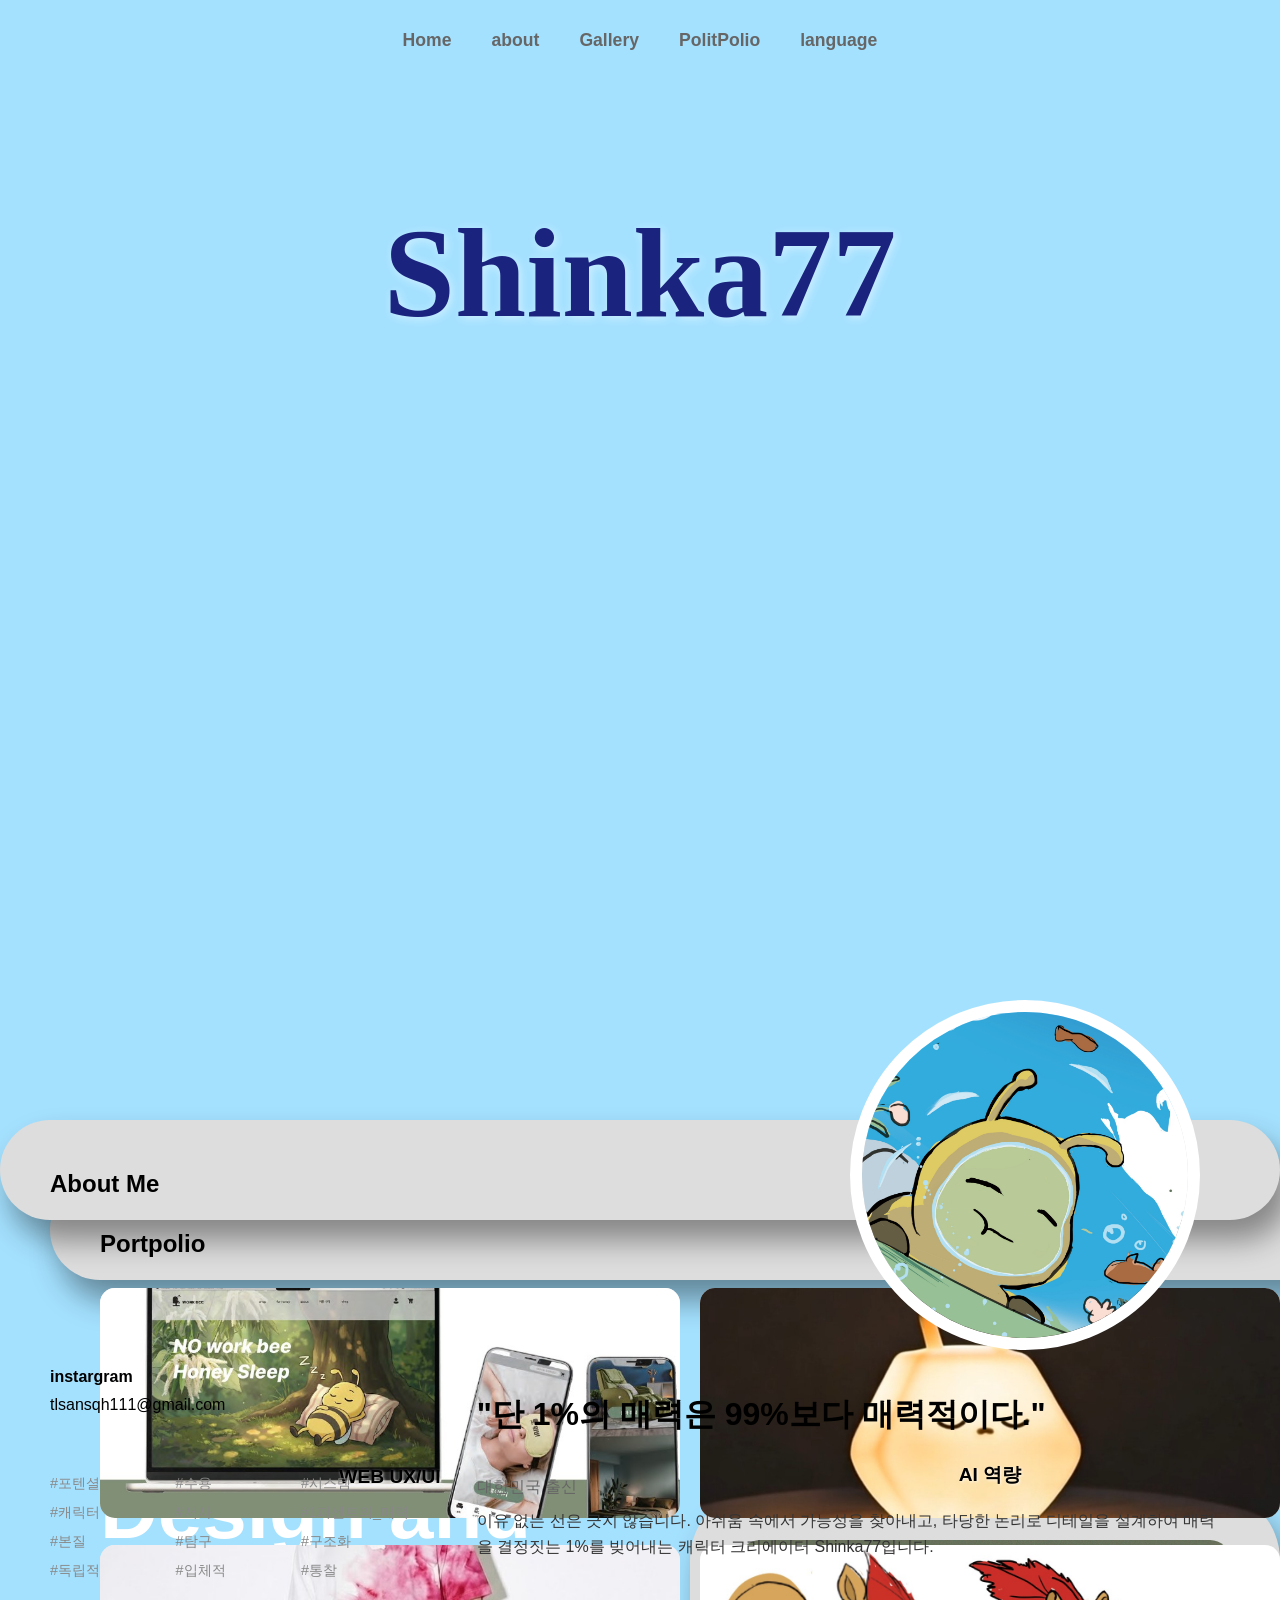
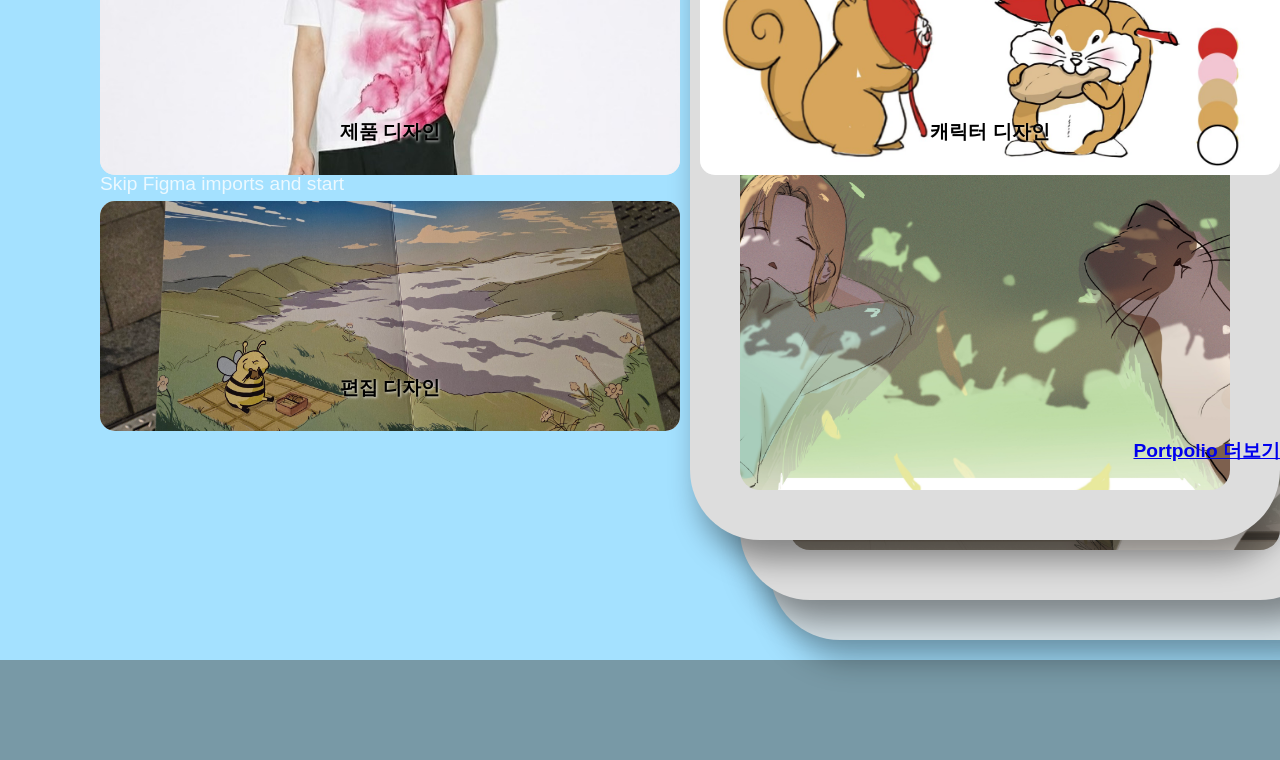
==== commit 89d35372: "da" ====
--- a/index.html
+++ b/index.html
@@ -97,20 +97,18 @@
         </p>
       </div>
 
-      <div class="drag-container" id="dragContainer">
-        <div class="drag-wrapper" id="dragWrapper">
-          <img
-            src="main/일러스트 북 내지-9.jpg"
-            alt="Design 1"
-            class="drag-img img1"
-          />
-          <img
-            src="main/일러스트 북 내지-12.jpg"
-            alt="Design 2"
-            class="drag-img img2"
-          />
-          <img src="main/" alt="Design 3" class="drag-img img3" />
-        </div>
+      <div class="drag-container card-stack" id="dragContainer">
+        <img
+          src="main/일러스트 북 내지-9.jpg"
+          alt="Design 1"
+          class="drag-img card"
+        />
+        <img
+          src="main/일러스트 북 내지-12.jpg"
+          alt="Design 2"
+          class="drag-img card"
+        />
+        <img src="main/" alt="Design 3" class="drag-img card" />
       </div>
     </section>
 
--- a/main/shinka77.css
+++ b/main/shinka77.css
@@ -250,16 +250,7 @@
   height: 100%;
   position: relative;
 }
-.drag-wrapper {
-  position: absolute;
-  top: 50%;
-  left: 50px;
-  width: 100%;
-  height: 600px;
-  transform: translateY(-50%);
-  cursor: grab; /* 마우스 커서 손모양 */
-  /* 부드러운 전환 효과 (드래그 중에는 JS에서 끕니다) */
-}
+
 .drag-wrapper:active {
   cursor: grabbing;
 }
@@ -275,28 +266,67 @@
   background: #ddd;
 }
 /* 1번 이미지 (가장 앞) */
-.img1 {
+
+.footer {
+  height: 100px;
+  background-color: #7899a6;
+  margin-top: 50px;
+}
+
+/* --- 기존 drag-wrapper 및 img1, img2, img3 관련 CSS를 지우고 아래 내용으로 교체하세요 --- */
+
+.card-stack {
+  position: relative;
+  width: 900px; /* 기존 이미지 너비 유지 */
+  height: 650px; /* 기존 이미지 높이 유지 */
+  top: 50%;
+  transform: translateY(-50%); /* 수직 중앙 정렬 유지 */
+}
+
+.card {
+  position: absolute;
+  width: 100%;
+  height: 100%;
+  border-radius: 70px;
+  box-shadow: 10px 20px 30px rgba(0, 0, 0, 0.4);
+  object-fit: cover;
+  background: #ddd;
+  cursor: grab;
+  /* 부드러운 위치/투명도 전환 효과 */
+  transition:
+    transform 0.3s,
+    opacity 0.3s,
+    top 0.3s,
+    left 0.3s;
+}
+
+.card:active {
+  cursor: grabbing;
+}
+
+/* JS로 순서가 바뀌면 nth-child 속성에 따라 자동으로 위치가 이동됩니다. */
+.card:nth-child(1) {
   top: 0px;
   left: 0px;
   z-index: 3;
-}
-/* 2번 이미지 (중간) */
-.img2 {
+  opacity: 1;
+}
+.card:nth-child(2) {
   top: 60px;
   left: 50px;
   z-index: 2;
   opacity: 1;
 }
-/* 3번 이미지 (가장 뒤) */
-.img3 {
+.card:nth-child(3) {
   top: 100px;
   left: 80px;
   z-index: 1;
   opacity: 0.8;
 }
-
-.footer {
-  height: 100px;
-  background-color: #7899a6;
-  margin-top: 50px;
-}
+/* 카드가 더 추가될 경우를 대비한 세팅 */
+.card:nth-child(n + 4) {
+  top: 100px;
+  left: 80px;
+  z-index: 0;
+  opacity: 0;
+}
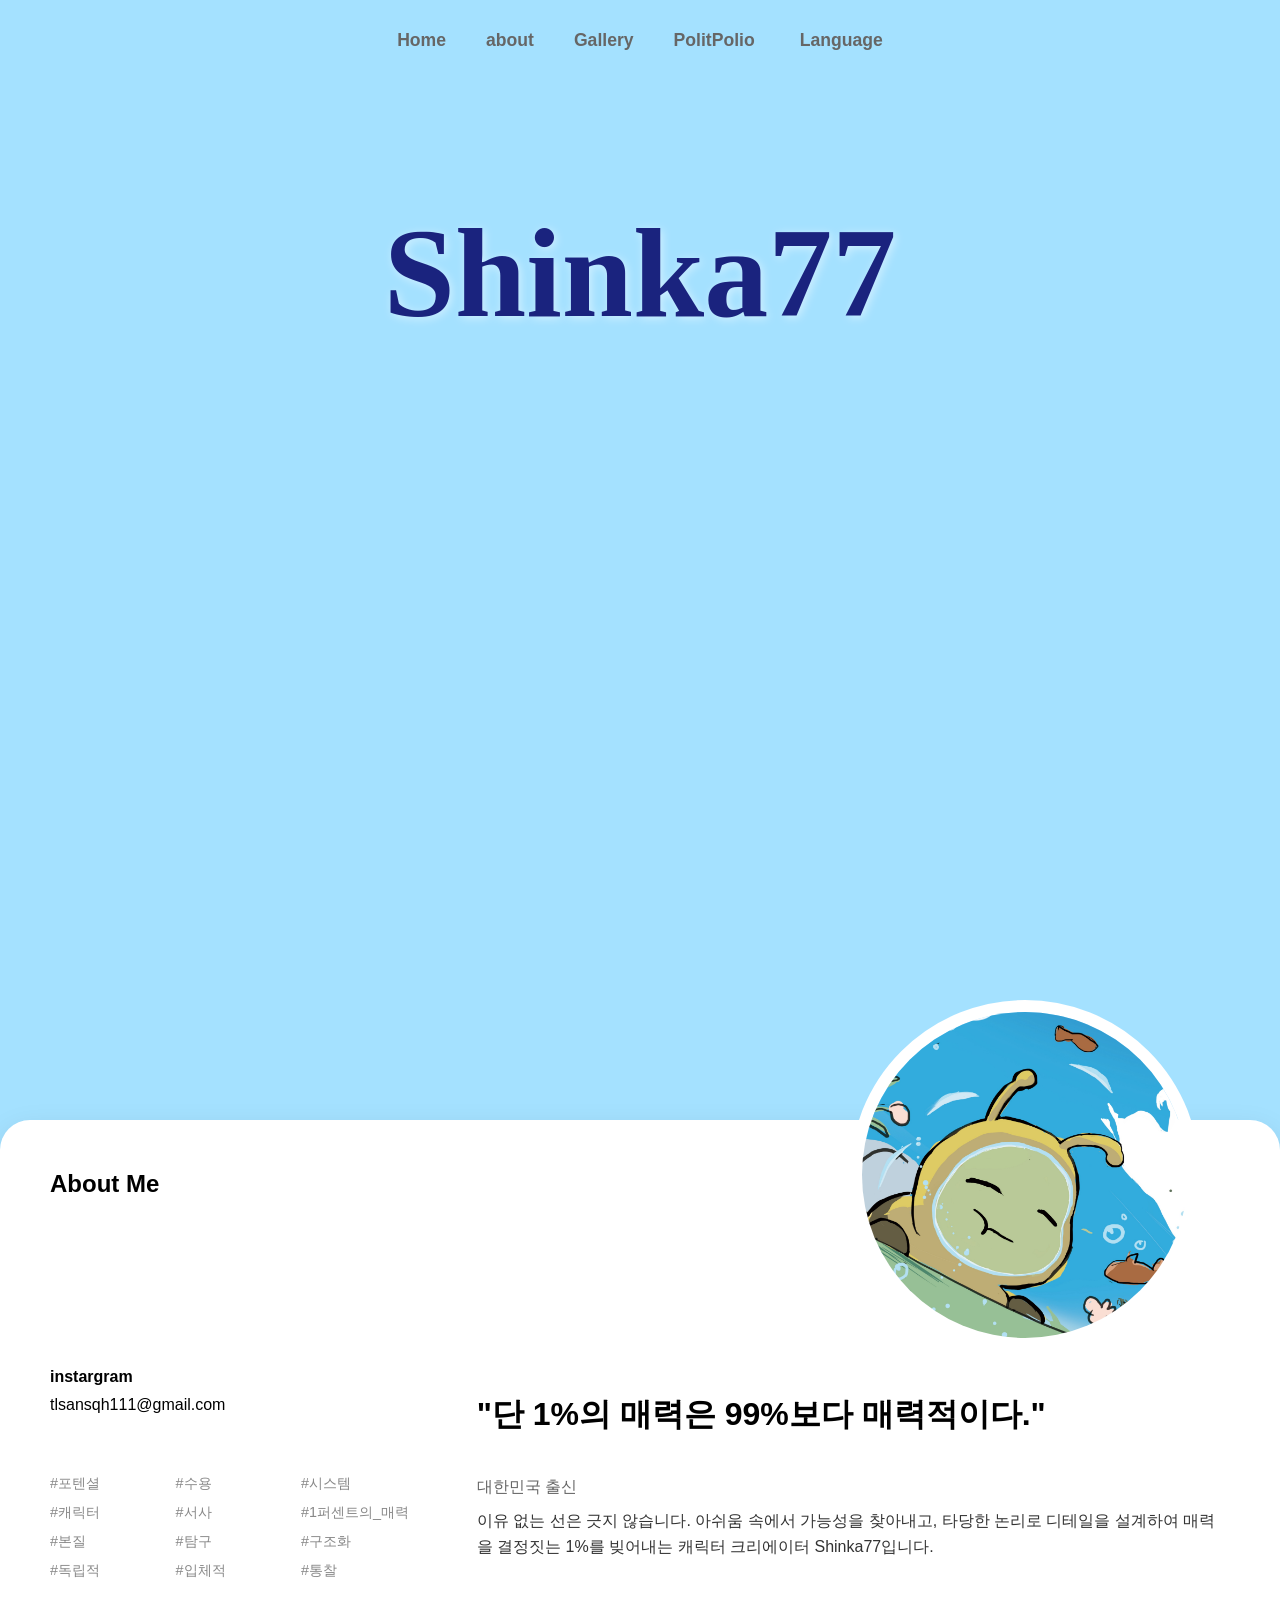
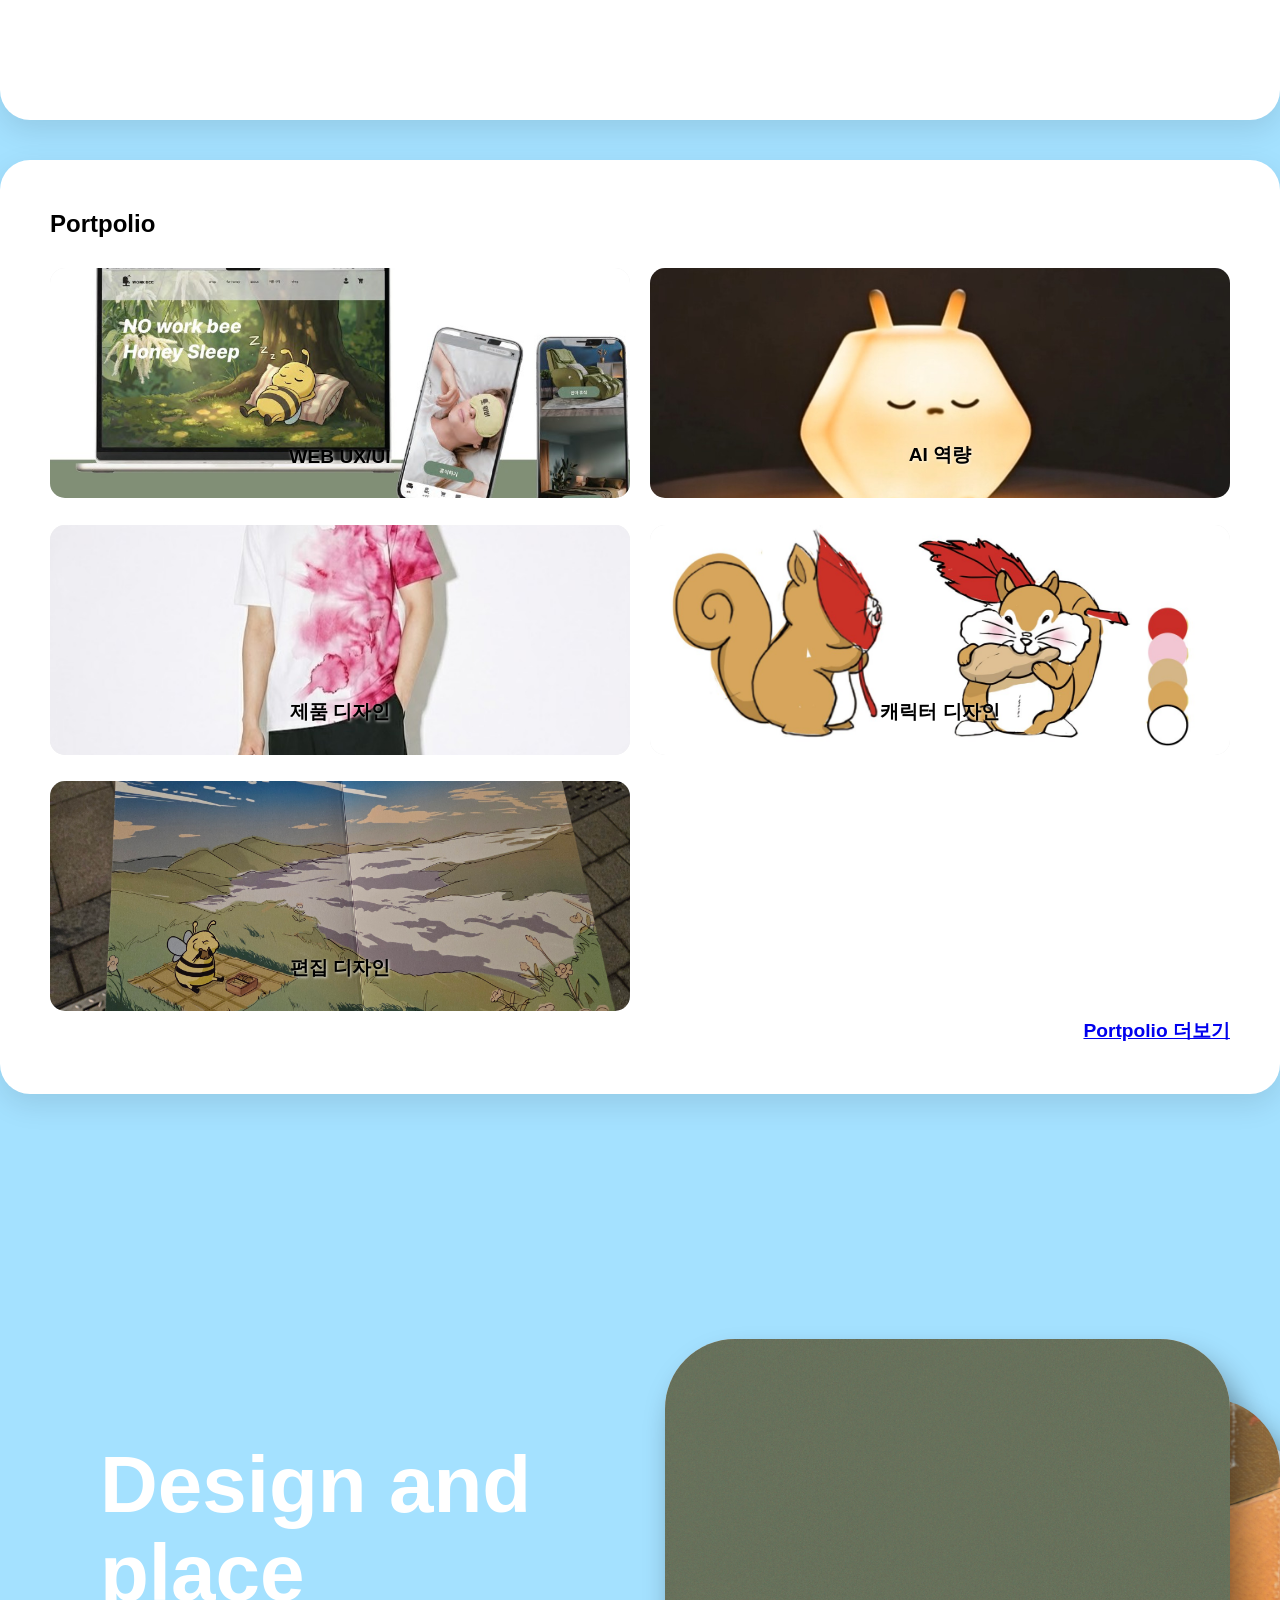
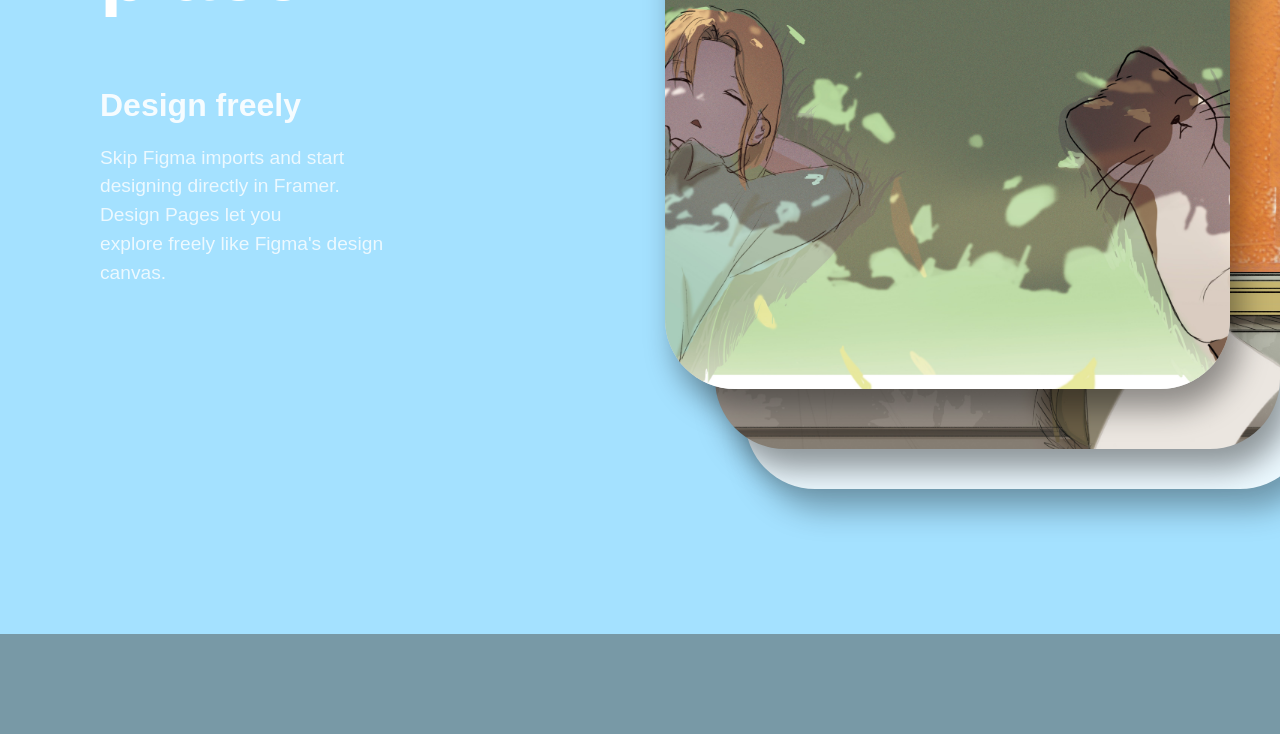
==== commit b8002f7e: "ds" ====
--- a/index.html
+++ b/index.html
@@ -9,11 +9,26 @@
   <body>
     <header>
       <nav>
-        <a href="index.html">Home</a>
-        <a href="#about">about</a>
-        <a href="./gallery/index.html">Gallery</a>
-        <a href="#politpolio">PolitPolio</a>
-        <a href="#" class="icon">language</a>
+        <a href="index.html" data-i18n="home">Home</a>
+        <a href="#about" data-i18n="about">about</a>
+        <a href="./gallery/index.html" data-i18n="gallery">Gallery</a>
+        <a href="#politpolio" data-i18n="portfolio">PolitPolio</a>
+
+        <div class="lang-dropdown">
+          <a href="#" class="lang-btn">
+            <span
+              class="icon"
+              style="font-family: &quot;Material Icons&quot;, sans-serif"
+            ></span>
+            <span data-i18n="language" style="margin-left: 5px">Language</span>
+          </a>
+          <ul class="lang-menu">
+            <li><a href="#" data-lang="en">English</a></li>
+            <li><a href="#" data-lang="ko">Korean</a></li>
+            <li><a href="#" data-lang="ja">Japanese</a></li>
+            <li><a href="#" data-lang="zh">Chinese</a></li>
+          </ul>
+        </div>
       </nav>
     </header>
 
@@ -27,7 +42,7 @@
     </section>
 
     <main class="container">
-      <section class="card about-card" id="about">
+      <section class="card-section about-card" id="about">
         <div class="profile-img">
           <img src="main/profilo.jpg" alt="Profile" />
         </div>
@@ -55,9 +70,8 @@
         </div>
       </section>
 
-      <section class="card portfolio-card" id="politpolio">
+      <section class="card-section portfolio-card" id="politpolio">
         <h2>Portpolio</h2>
-
         <div class="portfolio-grid">
           <div class="item item-web">
             <img src="main/noworkbee.jpg" alt="WEB UX/UI" />
@@ -80,7 +94,6 @@
             <span class="item-text">편집 디자인</span>
           </div>
         </div>
-
         <div class="more-link">
           <a href="#">Portpolio 더보기</a>
         </div>
@@ -97,18 +110,10 @@
         </p>
       </div>
 
-      <div class="drag-container card-stack" id="dragContainer">
-        <img
-          src="main/일러스트 북 내지-9.jpg"
-          alt="Design 1"
-          class="drag-img card"
-        />
-        <img
-          src="main/일러스트 북 내지-12.jpg"
-          alt="Design 2"
-          class="drag-img card"
-        />
-        <img src="main/" alt="Design 3" class="drag-img card" />
+      <div class="card-stack" id="dragContainer">
+        <img src="main/일러스트 북 내지-9.jpg" alt="Design 1" class="card" />
+        <img src="main/일러스트 북 내지-12.jpg" alt="Design 2" class="card" />
+        <img src="main/일러스트 북 내지-11.jpg" alt="Design 3" class="card" />
       </div>
     </section>
 
--- a/main/shinka77.css
+++ b/main/shinka77.css
@@ -1,6 +1,6 @@
 /* 기본 초기화 */
 html {
-  scroll-behavior: smooth; /* ✨ 스크롤이 부드럽게 이동하도록 설정 */
+  scroll-behavior: smooth;
 }
 * {
   margin: 0;
@@ -8,50 +8,127 @@
   box-sizing: border-box;
   font-family: "Apple SD Gothic Neo", "Noto Sans KR", sans-serif;
 }
-* {
-  margin: 0;
-  padding: 0;
-  box-sizing: border-box;
-  font-family: "Apple SD Gothic Neo", "Noto Sans KR", sans-serif;
-}
 body {
   background-color: #a4e1ff;
   overflow-x: hidden;
 }
 
-/* 헤더 (특이사항 1: 기본 그레이 -> 호버 흰색) */
+/* ✨ 공통 헤더 스타일 (스크롤 반응형) */
 header {
-  position: absolute;
+  position: fixed;
   top: 0;
-  left: 0;
-  width: 100%;
-  z-index: 100;
+  left: 50%;
+  transform: translateX(-50%);
+  width: 100%;
+  z-index: 1000;
   padding: 30px 0;
   display: flex;
   justify-content: center;
+  transition: all 0.5s cubic-bezier(0.4, 0, 0.2, 1);
 }
 header nav {
   display: flex;
   gap: 40px;
   align-items: center;
+  transition: all 0.5s ease;
 }
 header nav a {
   text-decoration: none;
-  color: #666666; /* 기본 그레이 색상 */
+  color: #666666;
   font-weight: 600;
   font-size: 1.1rem;
   transition: color 0.3s ease;
 }
 header nav a:hover {
-  color: #ffffff; /* 마우스 오버 시 흰색 */
-}
-
-/* 메인 비디오 섹션 (특이사항 1: 1980x1200 비율) */
+  color: #ffffff;
+}
+
+/* 스크롤 시 변형되는 세로 동그라미 헤더 */
+header.scrolled {
+  top: 50%;
+  left: 30px;
+  transform: translateY(-50%);
+  width: auto;
+  padding: 40px 25px;
+  background-color: rgba(255, 255, 255, 0.85);
+  backdrop-filter: blur(10px);
+  border-radius: 50px;
+  box-shadow: 0 10px 30px rgba(0, 0, 0, 0.15);
+}
+header.scrolled nav {
+  flex-direction: column;
+  gap: 30px;
+}
+header.scrolled nav a {
+  color: #333333;
+}
+header.scrolled nav a:hover {
+  color: #1a237e;
+}
+
+/* 다국어 언어 드롭다운 */
+.lang-dropdown {
+  position: relative;
+  display: flex;
+  align-items: center;
+}
+.lang-btn {
+  display: flex;
+  align-items: center;
+  cursor: pointer;
+}
+.lang-menu {
+  position: absolute;
+  top: 100%;
+  left: 50%;
+  transform: translateX(-50%);
+  background-color: #ffffff;
+  border-radius: 12px;
+  box-shadow: 0 4px 15px rgba(0, 0, 0, 0.1);
+  margin-top: 15px;
+  padding: 0;
+  list-style: none;
+  min-width: 120px;
+  text-align: center;
+  max-height: 0;
+  opacity: 0;
+  visibility: hidden;
+  overflow: hidden;
+  transition: all 0.3s ease-in-out;
+}
+.lang-menu.active {
+  max-height: 250px;
+  opacity: 1;
+  visibility: visible;
+  padding: 10px 0;
+}
+header nav .lang-menu a {
+  display: block;
+  color: #666666;
+  font-size: 1rem;
+  padding: 10px 20px;
+  font-weight: 500;
+  transition:
+    background-color 0.2s,
+    color 0.2s;
+}
+header nav .lang-menu a:hover {
+  background-color: #f5f5f5;
+  color: #1a237e;
+}
+header.scrolled .lang-menu {
+  top: 50%;
+  left: 100%;
+  transform: translate(20px, -50%);
+  margin-top: 0;
+}
+
+/* 메인 비디오 섹션 */
 .hero {
   position: relative;
   width: 100%;
-  max-width: 1920px; /* 최대 너비 제한 */
-  height: 1200px; /* 시각적 높이 조절 */
+  max-width: 1920px;
+  height: 1200px;
   margin: 0 auto;
   overflow: hidden;
   display: flex;
@@ -69,26 +146,23 @@
   height: auto;
   object-fit: cover;
   z-index: -1;
-
-  box-shadow: 0 100px px rgba(0, 0, 0, 0.7);
+  box-shadow: 0 100px 100px rgba(0, 0, 0, 0.7);
 }
 .logo-text {
   font-size: 8rem;
   color: #1a237e;
-  font-family: "Brush Script MT", cursive; /* 비슷한 필기체 폰트 임시 적용 */
+  font-family: "Brush Script MT", cursive;
   margin-top: 200px;
   text-shadow: 2px 2px 10px rgba(255, 255, 255, 0.5);
 }
 
-/* 컨텐츠 컨테이너 (위로 겹치게 설정) */
+/* 컨텐츠 컨테이너 및 카드 */
 .container {
   max-width: 1300px;
   margin: -80px auto 0;
   position: relative;
 }
-
-/* 공통 카드 스타일 */
-.card {
+.card-section {
   background: #fff;
   border-radius: 30px;
   padding: 50px;
@@ -128,7 +202,7 @@
 }
 .about-left h4 {
   margin-bottom: 10px;
-  font-weight: 00;
+  font-weight: 600;
 }
 .about-left p {
   margin-bottom: 60px;
@@ -137,8 +211,7 @@
 .keywords {
   display: grid;
   grid-template-columns: repeat(3, 1fr);
-  column-gap: 0px;
-  row-gap: 10px;
+  gap: 10px 0;
   color: #888;
   font-size: 0.9rem;
 }
@@ -179,14 +252,9 @@
   font-weight: bold;
   font-size: 1.2rem;
   text-shadow: 1px 1px 3px rgba(255, 255, 255, 0.8);
-}
-/* item 박스 기준점 설정 */
-.portfolio-grid .item {
   position: relative;
   overflow: hidden;
 }
-
-/* 이미지 꽉 차게 덮기 */
 .portfolio-grid .item img {
   position: absolute;
   top: 0;
@@ -194,13 +262,11 @@
   width: 100%;
   height: 100%;
   object-fit: cover;
-  z-index: 1; /* 글씨보다 뒤로 보내기 */
-}
-
-/* 글씨를 이미지 위로 올리기 */
+  z-index: 1;
+}
 .portfolio-grid .item .item-text {
   position: relative;
-  z-index: 2; /* 이미지보다 앞으로 꺼내기 */
+  z-index: 2;
 }
 .item-web {
   grid-row: span 1;
@@ -214,7 +280,7 @@
   font-size: 1.2rem;
 }
 
-/* Design and Place 섹션 (특이사항 2) */
+/* Design and Place 섹션 (위아래 쏠림 완벽 해결 버전) */
 .design-place {
   max-width: 1400px;
   margin: 120px auto;
@@ -244,45 +310,14 @@
   line-height: 1.5;
 }
 
-/* 드래그 컨테이너 및 래퍼 */
-.drag-container {
+/* 카드 스택 래퍼 */
+.card-stack {
+  position: relative;
+  width: 500px;
+  height: 650px;
   flex: 1;
-  height: 100%;
-  position: relative;
-}
-
-.drag-wrapper:active {
-  cursor: grabbing;
-}
-
-/* 계단식 레이아웃 설정 */
-.drag-img {
-  position: absolute;
-  border-radius: 70px;
-  box-shadow: 10px 20px 30px rgba(0, 0, 0, 0.4);
-  width: 900px;
-  height: 650px;
-  object-fit: cover;
-  background: #ddd;
-}
-/* 1번 이미지 (가장 앞) */
-
-.footer {
-  height: 100px;
-  background-color: #7899a6;
-  margin-top: 50px;
-}
-
-/* --- 기존 drag-wrapper 및 img1, img2, img3 관련 CSS를 지우고 아래 내용으로 교체하세요 --- */
-
-.card-stack {
-  position: relative;
-  width: 900px; /* 기존 이미지 너비 유지 */
-  height: 650px; /* 기존 이미지 높이 유지 */
-  top: 50%;
-  transform: translateY(-50%); /* 수직 중앙 정렬 유지 */
-}
-
+  margin-right: 50px;
+}
 .card {
   position: absolute;
   width: 100%;
@@ -292,19 +327,16 @@
   object-fit: cover;
   background: #ddd;
   cursor: grab;
-  /* 부드러운 위치/투명도 전환 효과 */
   transition:
-    transform 0.3s,
-    opacity 0.3s,
+    transform 0.3s ease-out,
+    opacity 0.3s ease-out,
     top 0.3s,
     left 0.3s;
 }
-
 .card:active {
   cursor: grabbing;
 }
 
-/* JS로 순서가 바뀌면 nth-child 속성에 따라 자동으로 위치가 이동됩니다. */
 .card:nth-child(1) {
   top: 0px;
   left: 0px;
@@ -323,10 +355,15 @@
   z-index: 1;
   opacity: 0.8;
 }
-/* 카드가 더 추가될 경우를 대비한 세팅 */
 .card:nth-child(n + 4) {
   top: 100px;
   left: 80px;
   z-index: 0;
   opacity: 0;
 }
+
+.footer {
+  height: 100px;
+  background-color: #7899a6;
+  margin-top: 50px;
+}
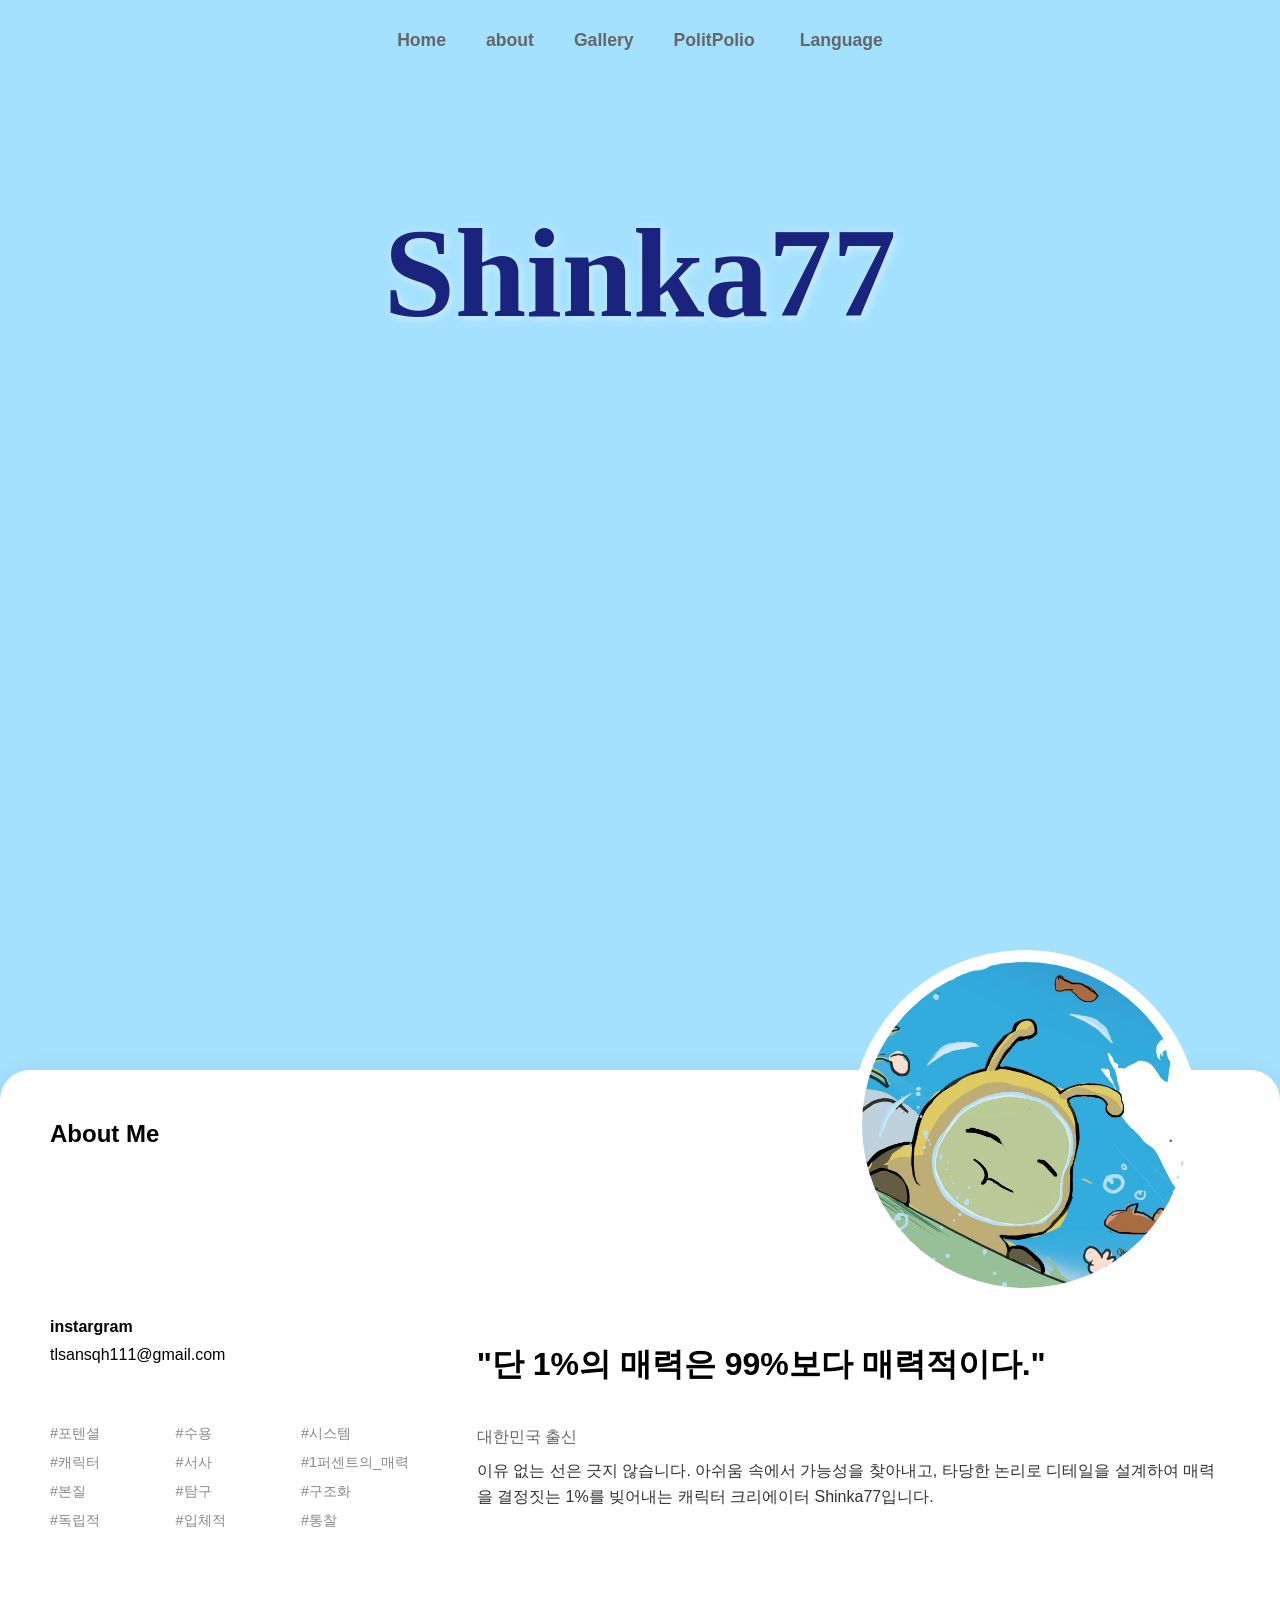
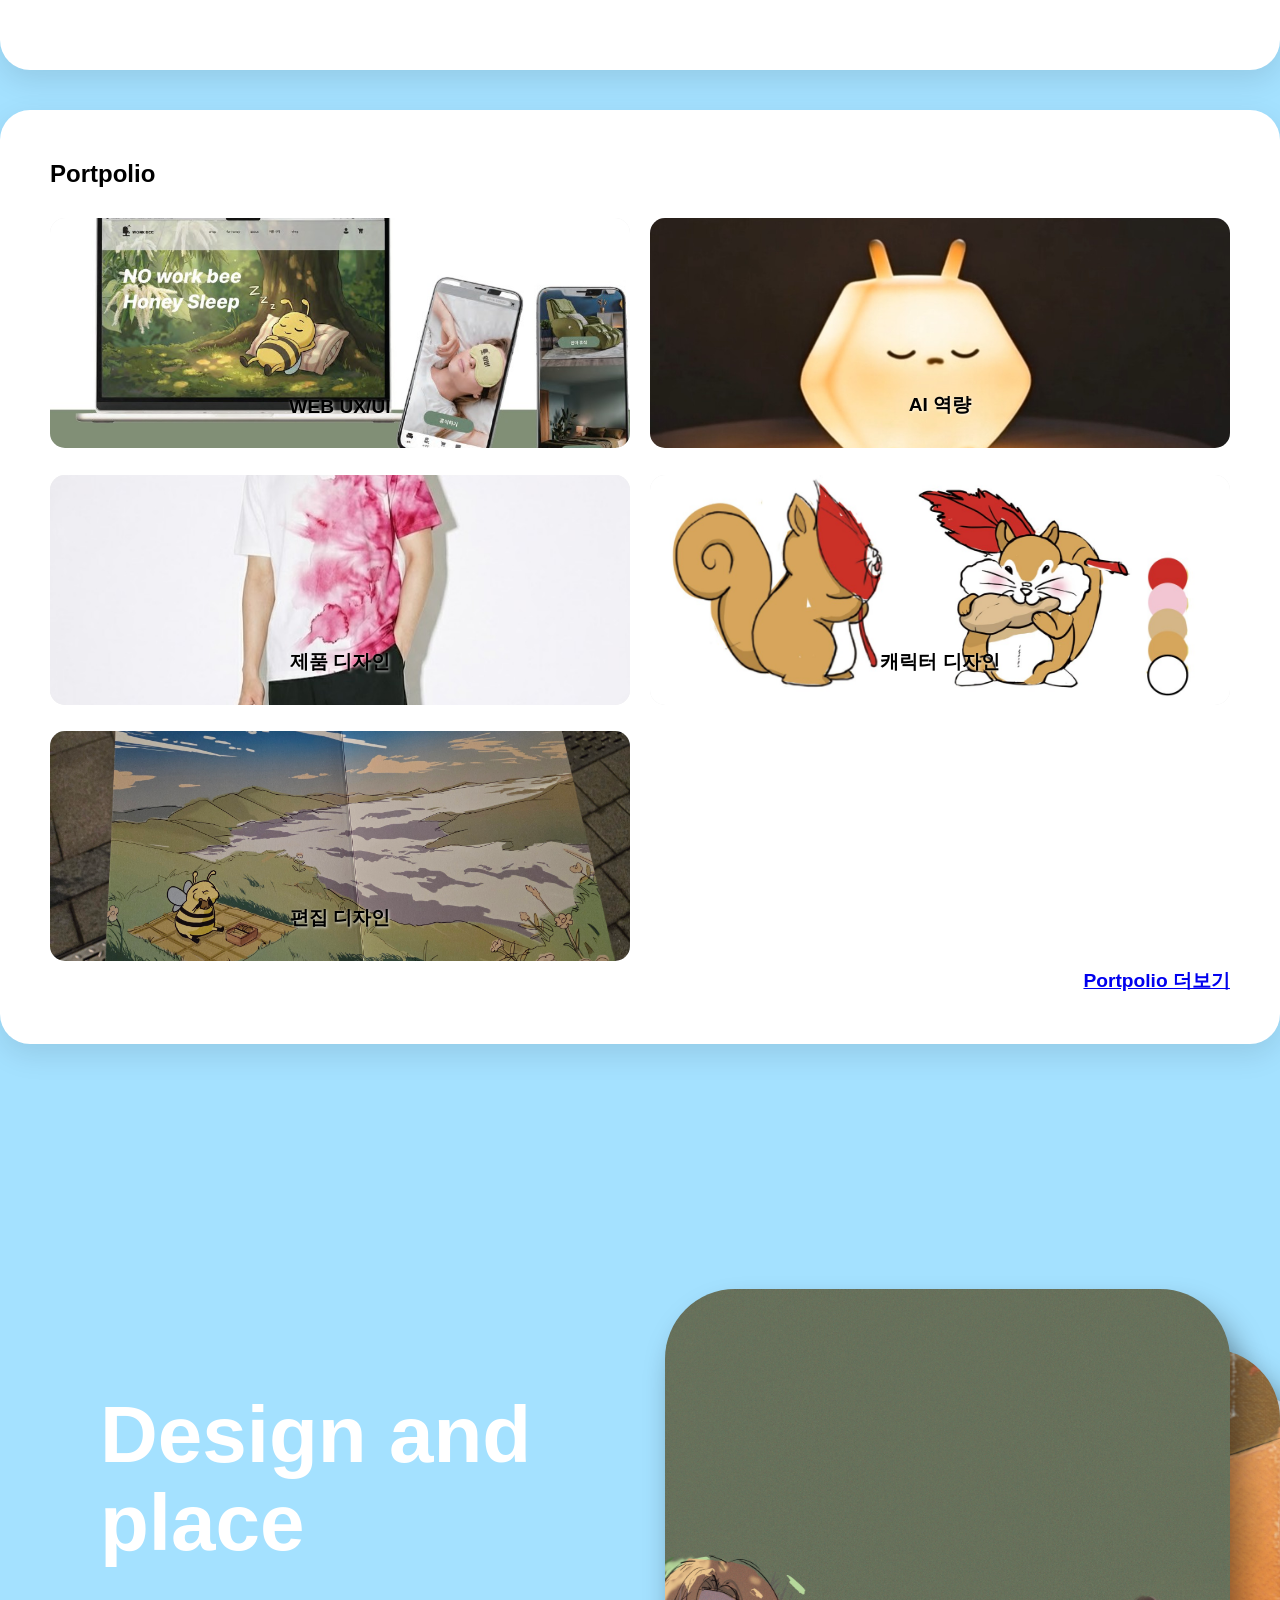
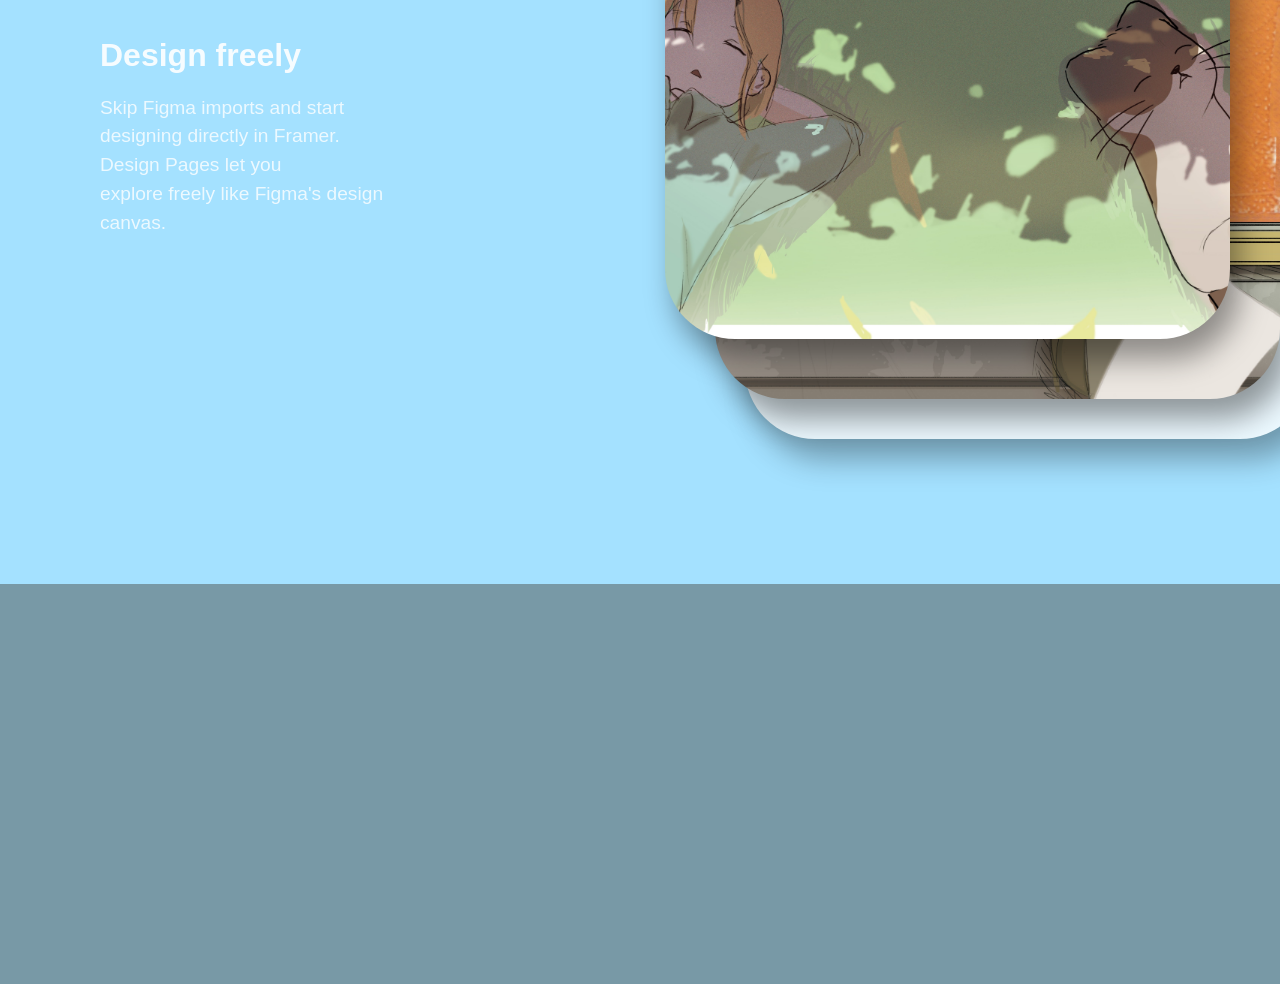
==== commit 9bbd1b12: "da" ====
--- a/index.html
+++ b/index.html
@@ -118,6 +118,35 @@
     </section>
 
     <footer class="footer"></footer>
+    <div class="panel-overlay"></div>
+    <div class="slide-panel" id="portfolioPanel">
+      <div class="panel-header">
+        <h2 class="panel-title">Project Title</h2>
+        <button class="close-btn">&times;</button>
+      </div>
+      <div class="panel-content">
+        <img src="" alt="Project Image" class="panel-img" />
+        <div class="panel-desc">
+          <h3>Overview</h3>
+          <p id="panel-text">여기에 포트폴리오 상세 설명이 들어갑니다.</p>
+          <br />
+          <a
+            href="#"
+            class="detail-link-btn"
+            style="
+              display: inline-block;
+              padding: 12px 24px;
+              background: #1a237e;
+              color: #fff;
+              text-decoration: none;
+              border-radius: 30px;
+              font-weight: bold;
+            "
+            >상세 과정 보러가기 &rarr;</a
+          >
+        </div>
+      </div>
+    </div>
 
     <script src="./main/shinka77.js"></script>
   </body>
--- a/main/shinka77.css
+++ b/main/shinka77.css
@@ -1,4 +1,6 @@
-/* 기본 초기화 */
+/* ==========================================
+   0. 기본 초기화 및 공통 스타일
+========================================== */
 html {
   scroll-behavior: smooth;
 }
@@ -13,7 +15,9 @@
   overflow-x: hidden;
 }
 
-/* ✨ 공통 헤더 스타일 (스크롤 반응형) */
+/* ==========================================
+   1. 공통 헤더 스타일 (스크롤 반응형)
+========================================== */
 header {
   position: fixed;
   top: 0;
@@ -43,7 +47,7 @@
   color: #ffffff;
 }
 
-/* 스크롤 시 변형되는 세로 동그라미 헤더 */
+/* 스크롤 시 변형되는 세로 동그라미 헤더 (PC) */
 header.scrolled {
   top: 50%;
   left: 30px;
@@ -123,12 +127,14 @@
   margin-top: 0;
 }
 
-/* 메인 비디오 섹션 */
+/* ==========================================
+   2. 메인 비디오 섹션
+========================================== */
 .hero {
   position: relative;
   width: 100%;
   max-width: 1920px;
-  height: 1200px;
+  height: 1080px;
   margin: 0 auto;
   overflow: hidden;
   display: flex;
@@ -156,7 +162,9 @@
   text-shadow: 2px 2px 10px rgba(255, 255, 255, 0.5);
 }
 
-/* 컨텐츠 컨테이너 및 카드 */
+/* ==========================================
+   3. 컨텐츠 컨테이너 및 카드 (PC)
+========================================== */
 .container {
   max-width: 1300px;
   margin: -80px auto 0;
@@ -173,7 +181,7 @@
 /* About Me 섹션 */
 .about-card {
   position: relative;
-  margin-top: 0px;
+  margin-top: 70px;
   height: 600px;
 }
 .profile-img {
@@ -280,7 +288,7 @@
   font-size: 1.2rem;
 }
 
-/* Design and Place 섹션 (위아래 쏠림 완벽 해결 버전) */
+/* Design and Place 섹션 (PC) */
 .design-place {
   max-width: 1400px;
   margin: 120px auto;
@@ -310,13 +318,15 @@
   line-height: 1.5;
 }
 
-/* 카드 스택 래퍼 */
-.card-stack {
+/* 카드 스택 래퍼 (PC) + ✨터치 스크롤 방지 추가 */
+.card-stack,
+#dragContainer {
   position: relative;
   width: 500px;
   height: 650px;
   flex: 1;
   margin-right: 50px;
+  touch-action: none; /* ✨ 모바일에서 카드 만질 때 화면 스크롤 방지 */
 }
 .card {
   position: absolute;
@@ -363,7 +373,413 @@
 }
 
 .footer {
-  height: 100px;
+  height: 400px;
   background-color: #7899a6;
-  margin-top: 50px;
-}
+  margin-top: 100px;
+}
+
+/* ==========================================
+   📱 4. 모바일 반응형 (화면 폭 768px 이하)
+========================================== */
+@media (max-width: 768px) {
+  /* 4-1. 헤더 (모바일에선 캡슐 형태로 상단 가로 고정) */
+  header {
+    padding: 15px 0;
+  }
+  header nav {
+    gap: 15px;
+  }
+  header nav a {
+    font-size: 0.9rem;
+  }
+  header.scrolled {
+    top: 15px;
+    left: 50%;
+    transform: translateX(-50%);
+    width: 90%;
+    padding: 15px 20px;
+    border-radius: 30px;
+    flex-direction: row;
+    justify-content: space-between;
+  }
+  header.scrolled nav {
+    flex-direction: row;
+    gap: 10px;
+  }
+
+  /* 4-2. 메인 비디오 축소 */
+  .hero {
+    height: 100vh;
+    border-radius: 0 0 50px 50px;
+  }
+  .logo-text {
+    font-size: 4rem;
+    margin-top: 150px;
+    text-align: center;
+  }
+
+  /* 4-3. 컨테이너 여백 축소 */
+  .container {
+    margin-top: -40px;
+    padding: 0 20px;
+  }
+
+  /* 4-4. About Me (모바일 시안처럼 배경 날리고 재배치) */
+  .about-card {
+    background: transparent;
+    box-shadow: none;
+    padding: 0;
+    height: auto;
+    margin-bottom: 80px;
+  }
+  .about-card h2 {
+    color: #fff;
+    text-align: left;
+    font-size: 2.2rem;
+    margin-bottom: 80px;
+    padding-left: 10px;
+  }
+  .about-content {
+    background: #fff;
+    border-radius: 30px;
+    padding: 80px 30px 40px 30px;
+    margin-top: 0;
+    flex-direction: column-reverse;
+    gap: 40px;
+    position: relative;
+    box-shadow: 0 10px 30px rgba(0, 0, 0, 0.1);
+  }
+  .profile-img {
+    width: 150px;
+    height: 150px;
+    top: -75px;
+    left: 50%;
+    right: auto;
+    transform: translateX(-50%);
+    border-width: 8px;
+  }
+  .about-right {
+    text-align: center;
+  }
+  .about-right h3 {
+    font-size: 1.4rem;
+    margin-top: 0;
+    margin-bottom: 10px;
+  }
+  .about-right .origin {
+    margin-bottom: 20px;
+  }
+  .about-right .desc {
+    font-size: 0.95rem;
+    text-align: left;
+  }
+  .about-left {
+    text-align: left;
+    width: 100%;
+    border-top: 1px solid #eee;
+    padding-top: 30px;
+  }
+  .about-left h4 {
+    font-size: 0.9rem;
+    color: #666;
+  }
+  .about-left p {
+    margin-bottom: 30px;
+    font-size: 0.9rem;
+  }
+  .keywords {
+    grid-template-columns: repeat(2, 1fr);
+    gap: 15px 0;
+  }
+
+  /* 4-5. Portfolio (배경 제거 & 1열 세로배치) */
+  .portfolio-card {
+    background: transparent;
+    box-shadow: none;
+    padding: 0;
+  }
+  .portfolio-card h2 {
+    display: none;
+  }
+  .portfolio-grid {
+    grid-template-columns: 1fr;
+    gap: 40px;
+    height: auto;
+    margin-top: 0;
+  }
+  .portfolio-grid .item {
+    background: transparent;
+    height: auto;
+    padding: 0;
+    align-items: flex-start;
+    flex-direction: column;
+    overflow: visible;
+    box-shadow: none;
+  }
+  .portfolio-grid .item img {
+    position: relative;
+    width: 100%;
+    height: 240px;
+    border-radius: 20px;
+    box-shadow: 0 10px 20px rgba(0, 0, 0, 0.15);
+  }
+  .portfolio-grid .item .item-text {
+    color: #fff;
+    font-size: 1.1rem;
+    margin-top: 15px;
+    text-shadow: none;
+    padding-left: 10px;
+  }
+  .more-link {
+    display: none;
+  }
+
+  /* 4-6. Design and Place (텍스트 왼쪽 정렬 및 카드 누락 방지) */
+  .design-place {
+    display: flex !important;
+    flex-direction: column !important; /* 텍스트 위, 카드 아래로 배치 */
+    height: auto !important;
+    padding: 50px 20px !important;
+    margin: 50px auto 100px auto !important;
+    gap: 40px !important;
+    align-items: flex-start !important;
+  }
+
+  /* 타이포그래피 정렬 보존 */
+  .design-text {
+    padding: 0 !important;
+    text-align: left !important;
+    width: 100% !important;
+  }
+  .design-text h2 {
+    font-size: 3rem !important;
+    margin-bottom: 20px !important;
+  }
+  .design-text h3 {
+    font-size: 1.5rem !important;
+    margin-bottom: 10px !important;
+  }
+  .design-text p {
+    font-size: 1rem !important;
+  }
+
+  /* 카드 스택 영역 강제 고정 */
+  .card-stack,
+  #dragContainer {
+    display: block !important;
+    position: relative !important;
+    width: 100% !important;
+    height: 420px !important;
+    margin: 0 !important;
+    visibility: visible !important;
+    touch-action: none !important; /* 모바일 전용 터치 스크롤 방지 한 번 더 확인 */
+  }
+
+  /* 개별 카드 크기 고정 (사라짐 방지) */
+  .card {
+    position: absolute !important;
+    width: 280px !important;
+    height: 380px !important;
+    border-radius: 40px !important;
+    display: block !important;
+    opacity: 1 !important;
+    visibility: visible !important;
+  }
+
+  /* 카드 계단식 배열 */
+  .card:nth-child(1) {
+    top: 0px !important;
+    left: 0px !important;
+    z-index: 3 !important;
+  }
+  .card:nth-child(2) {
+    top: 20px !important;
+    left: 20px !important;
+    z-index: 2 !important;
+  }
+  .card:nth-child(3) {
+    top: 40px !important;
+    left: 40px !important;
+    z-index: 1 !important;
+  }
+  .card:nth-child(n + 4) {
+    display: none !important;
+  }
+}
+
+/* ==========================================
+   ✨ 포트폴리오 슬라이드 패널 디자인
+========================================== */
+/* 배경 흐리게 (오버레이) */
+.panel-overlay {
+  position: fixed;
+  top: 0;
+  left: 0;
+  width: 100%;
+  height: 100%;
+  background: rgba(0, 0, 0, 0.4);
+  backdrop-filter: blur(5px);
+  z-index: 2000;
+  opacity: 0;
+  visibility: hidden;
+  transition: all 0.4s ease;
+}
+.panel-overlay.active {
+  opacity: 1;
+  visibility: visible;
+}
+
+/* 오른쪽에서 스윽 나오는 패널 본체 */
+.slide-panel {
+  position: fixed;
+  top: 0;
+  right: -100%; /* 처음엔 화면 밖 우측에 숨김 */
+  width: 600px;
+  max-width: 100%;
+  height: 100vh;
+  background: #ffffff;
+  z-index: 2001;
+  box-shadow: -10px 0 30px rgba(0, 0, 0, 0.2);
+  transition: right 0.5s cubic-bezier(0.4, 0, 0.2, 1);
+  display: flex;
+  flex-direction: column;
+  overflow-y: auto;
+}
+.slide-panel.active {
+  right: 0; /* 클래스가 붙으면 화면 안으로 짠! */
+}
+
+/* 패널 상단 (제목 & 닫기 버튼 고정) */
+.panel-header {
+  display: flex;
+  justify-content: space-between;
+  align-items: center;
+  padding: 30px 40px;
+  border-bottom: 1px solid #eee;
+  background: #fff;
+  position: sticky;
+  top: 0;
+  z-index: 10;
+}
+.panel-title {
+  font-size: 1.8rem;
+  color: #111;
+  font-weight: 800;
+}
+.close-btn {
+  background: none;
+  border: none;
+  font-size: 2.5rem;
+  color: #999;
+  cursor: pointer;
+  line-height: 1;
+  transition: color 0.2s;
+}
+.close-btn:hover {
+  color: #1a237e;
+}
+
+/* 패널 내용 (이미지 & 텍스트) */
+.panel-content {
+  padding: 40px;
+}
+.panel-img {
+  width: 100%;
+  border-radius: 20px;
+  box-shadow: 0 10px 20px rgba(0, 0, 0, 0.1);
+  margin-bottom: 30px;
+  object-fit: cover;
+}
+.panel-desc h3 {
+  font-size: 1.4rem;
+  color: #1a237e;
+  margin-bottom: 15px;
+}
+.panel-desc p {
+  font-size: 1.1rem;
+  line-height: 1.6;
+  color: #444;
+}
+
+/* 포트폴리오 카드에 클릭 가능하다는 마우스 오버 효과 추가 */
+.portfolio-grid .item {
+  cursor: pointer;
+  transition:
+    transform 0.3s ease,
+    box-shadow 0.3s ease;
+}
+.portfolio-grid .item:hover {
+  transform: translateY(-10px);
+  box-shadow: 0 15px 30px rgba(0, 0, 0, 0.2);
+}
+
+/* 모바일 화면 대응 (패널이 폰 화면 꽉 차게) */
+@media (max-width: 768px) {
+  .slide-panel {
+    width: 100%;
+  }
+  .panel-header {
+    padding: 20px 25px;
+  }
+  .panel-content {
+    padding: 25px;
+  }
+}
+
+// ==========================================
+// ✨ 5개의 포트폴리오 슬라이드 패널 로직
+// ==========================================
+const portfolioItems = document.querySelectorAll('.portfolio-grid .item');
+const panelOverlay = document.querySelector('.panel-overlay');
+const slidePanel = document.querySelector('.slide-panel');
+const closeBtn = document.querySelector('.close-btn');
+const panelTitle = document.querySelector('.panel-title');
+const panelImg = document.querySelector('.panel-img');
+const panelText = document.getElementById('panel-text');
+
+// 각 5개 카테고리별로 보여줄 설명 데이터 (내용은 나중에 자유롭게 수정하세요!)
+const portfolioDetails = {
+  "WEB UX/UI": "사용자의 동선과 경험(UX)을 최우선으로 고려한 웹 인터페이스 설계입니다. 직관적인 네비게이션과 시각적 계층 구조를 통해 정보 전달력을 극대화했습니다.",
+  "AI 역량": "AI 툴(Midjourney, ChatGPT 등)을 활용한 디자인 프로세스 개선 및 프롬프트 엔지니어링 역량을 보여주는 프로젝트로, 작업 효율을 획기적으로 높였습니다.",
+  "제품 디자인": "사용자의 실생활에 스며드는 실용적이고 심미적인 제품 디자인입니다. 형태와 기능의 완벽한 조화를 이루는 데 집중했습니다.",
+  "캐릭터 디자인": "캐릭터의 서사와 본질을 탐구하여 독창적인 성격을 부여했습니다. 입체적이고 독립적인 1%의 매력을 빚어내는 과정을 담았습니다.",
+  "편집 디자인": "타이포그래피와 그리드 시스템을 정교하게 활용하여, 가독성과 심미성을 동시에 만족시키는 레이아웃 디자인 작업물입니다."
+};
+
+// 패널 열기 함수
+function openPanel(titleText, imgSrc) {
+  panelTitle.textContent = titleText; // 클릭한 카드의 제목 넣기
+  panelImg.src = imgSrc; // 클릭한 카드의 이미지 넣기
+  
+  // 데이터에서 해당 제목의 설명문 찾아오기
+  if(portfolioDetails[titleText]) {
+    panelText.textContent = portfolioDetails[titleText];
+  } else {
+    panelText.textContent = "상세 설명 업데이트 예정입니다.";
+  }
+
+  // 화면에 등장시키고 🌟배경 본문 스크롤은 잠금🌟
+  panelOverlay.classList.add('active');
+  slidePanel.classList.add('active');
+  document.body.style.overflow = 'hidden'; 
+}
+
+// 패널 닫기 함수
+function closePanel() {
+  panelOverlay.classList.remove('active');
+  slidePanel.classList.remove('active');
+  document.body.style.overflow = ''; // 잠가둔 배경 스크롤 원상복구
+}
+
+// 각각의 포트폴리오 카드에 클릭 이벤트 달기
+portfolioItems.forEach(item => {
+  item.addEventListener('click', () => {
+    const title = item.querySelector('.item-text').textContent; // 제목 추출
+    const imgSrc = item.querySelector('img').src; // 이미지 경로 추출
+    openPanel(title, imgSrc);
+  });
+});
+
+// X 버튼 누르거나 어두운 배경 누르면 닫히기
+if(closeBtn) closeBtn.addEventListener('click', closePanel);
+if(panelOverlay) panelOverlay.addEventListener('click', closePanel);
